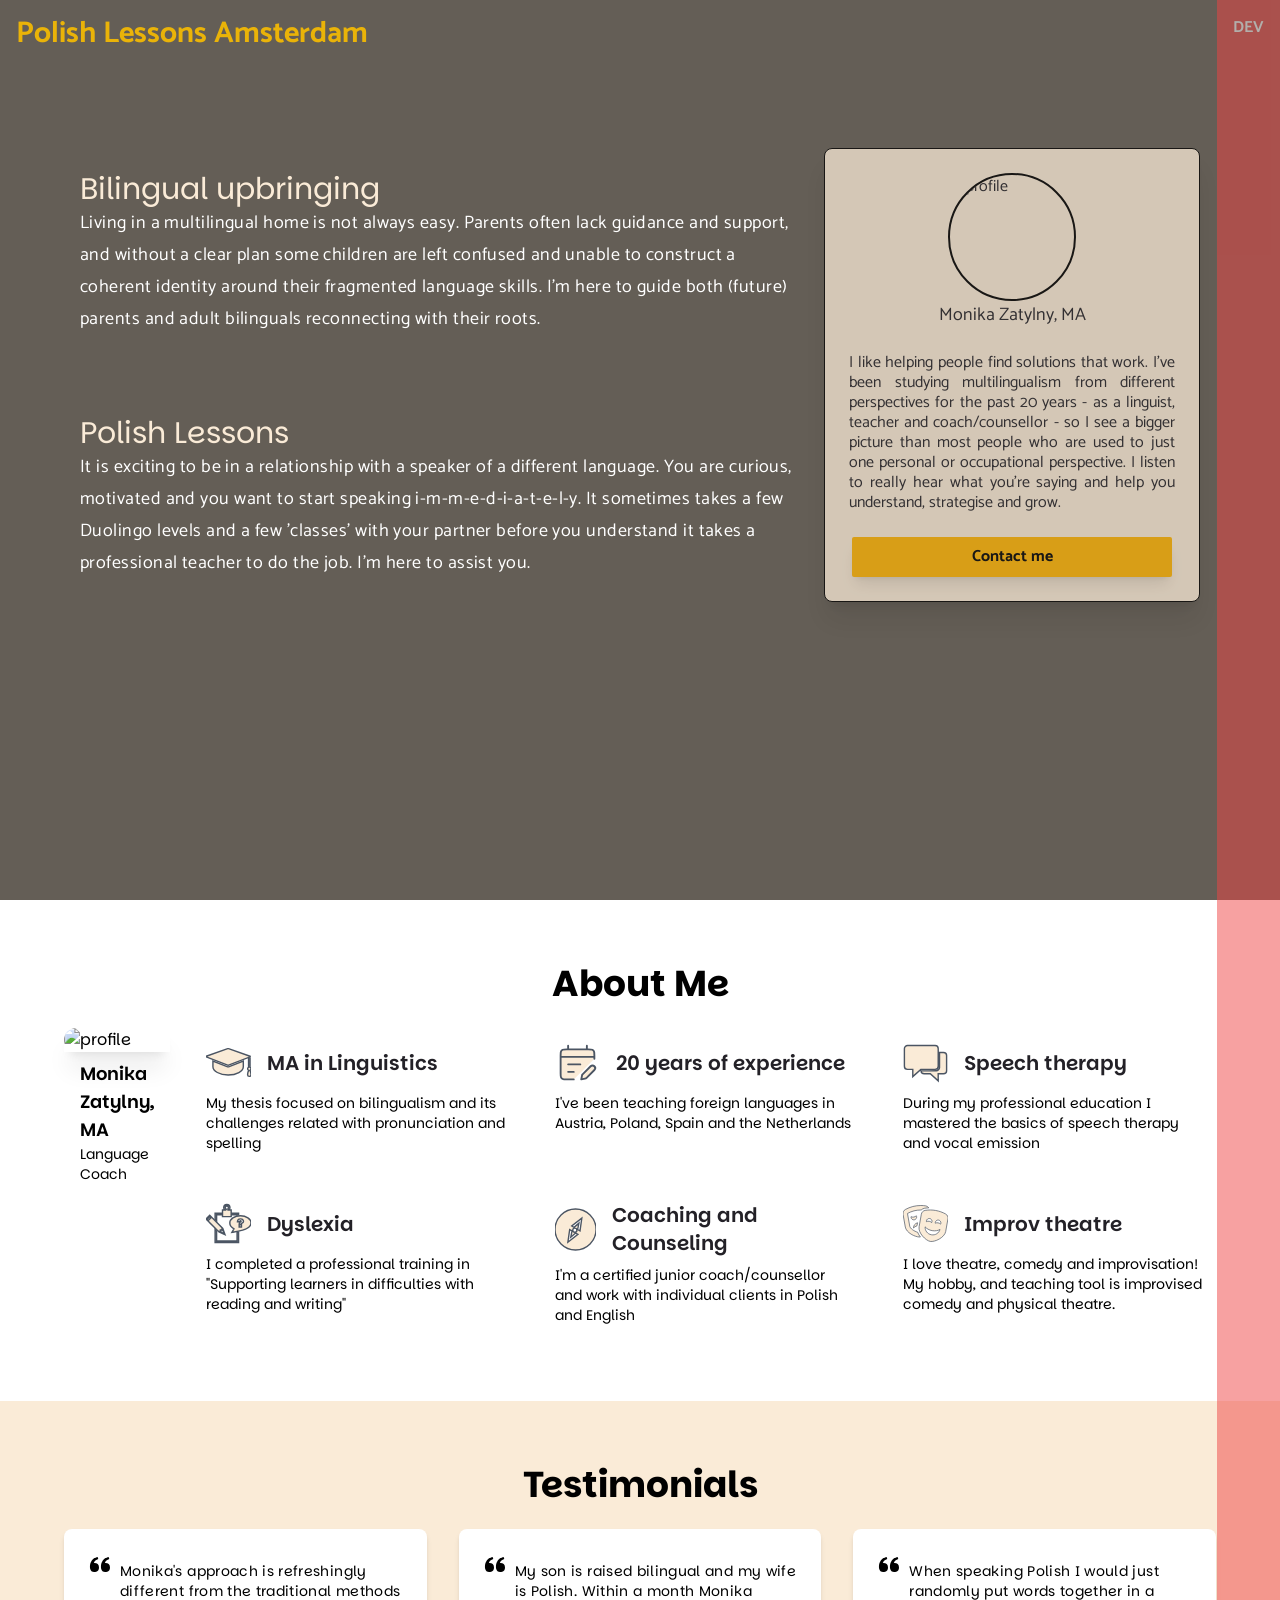
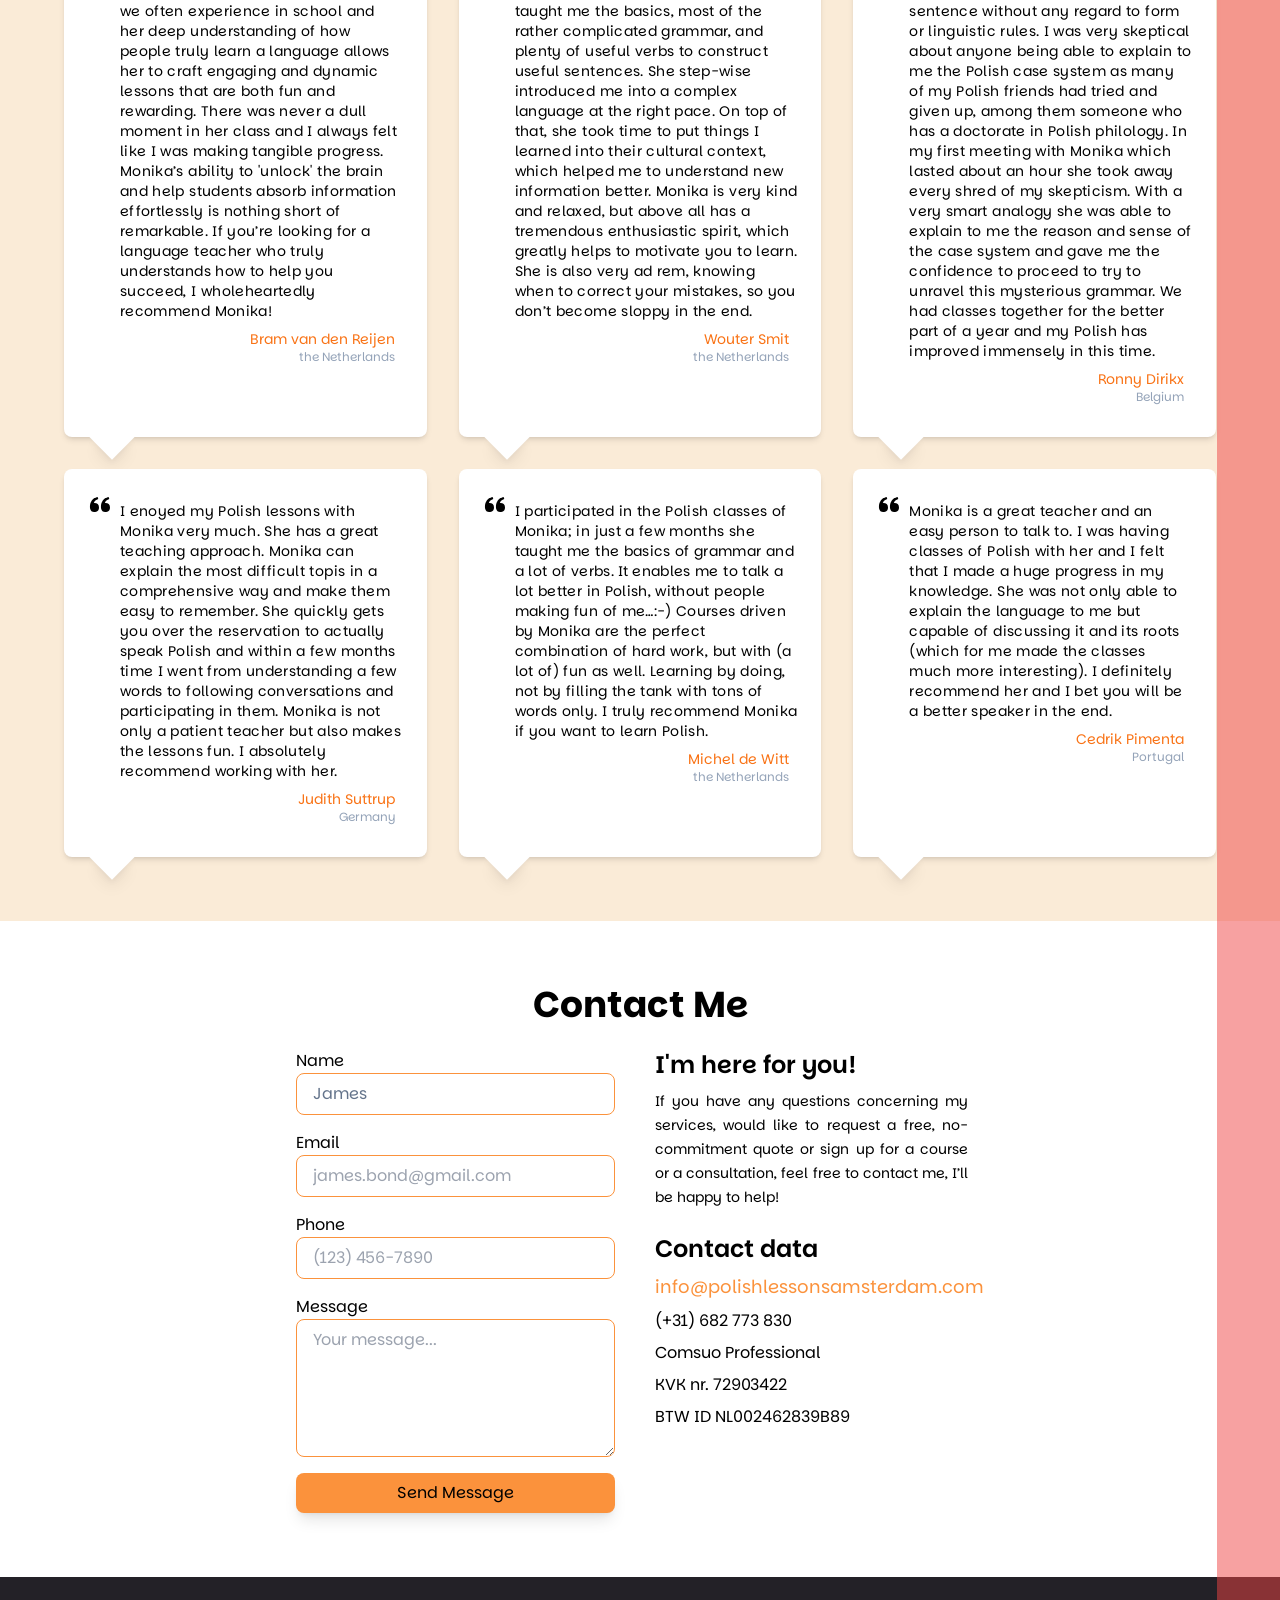
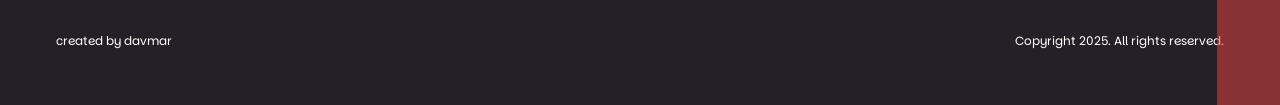
==== index.html @ 0a37e8db "fix hero for smaller screens" ====
<!DOCTYPE html>
<html lang="en-us" dir="ltr">
<head>
	<meta name="generator" content="Hugo 0.139.4"><script src="/livereload.js?mindelay=10&amp;v=2&amp;port=1313&amp;path=livereload" data-no-instant defer></script>
  <meta charset="utf-8">
<meta name="viewport" content="width=device-width">


<link rel="preconnect" href="https://fonts.googleapis.com">
<link rel="preconnect" href="https://fonts.gstatic.com" crossorigin>


<link href="https://fonts.googleapis.com/css2?family=Catamaran:wght@100..900&display=swap" rel="stylesheet">

<link href="https://fonts.googleapis.com/css2?family=Alata&family=Poppins:wght@400;500;700&display=swap" rel="stylesheet">


<link href="https://fonts.googleapis.com/css2?family=Catamaran:wght@100..900&family=Parkinsans:wght@300..800&display=swap" rel="stylesheet">



<title>Polish Lessons Amsterdam</title>

  <link rel="stylesheet" href="/css/main.css">




      <script src="/js/formspree.js"></script>
      <script src="/js/main.js"></script>
      <script src="/js/navbar.js"></script>
      <script src="/js/scroll.js"></script>



</head>
<body class="dark relative font-cata bg-[antiquewhite]">
      <div class="bg-red-500 p-4 absolute right-0 top-0 bottom-0 z-10 opacity-50"  ->
        <h1 class="text-white font-bold">DEV</h1>
      </div>
   
  <main>
    
<div id="hero" style="background-image: url('/images/zboczar.webp'); background-repeat: no-repeat; background-size: cover; min-height: 120vh; min-height: 900px;">
  
    <div id="hero-content">
      <div class="container mx-auto text-slate-300">

        
        <nav class="flex px-2 md:p-4">
 
          <h1 class="text-xl text-yellow-500 font-bold md:text-3xl">
            Polish Lessons Amsterdam
          </h1>
        </nav>
  
        
        <div class="flex flex-col md:flex-row space-y-4 md:space-y-0 md:space-x-8 p-2 lg:p-20">
  
            
            <div class="md:w-[55%] lg:w-[65%] flex flex-col space-y-10 md:space-y-20 justify-center p-6 md:p-0">
              
              
                <div class="">
                  <h1 class="text-xl md:text-3xl text-[antiquewhite] font-parki font-b">Bilingual upbringing</h1>
                  <p class="text-sm md:leading-8 tracking-wide md:text-lg text-white">Living in a multilingual home is not always easy. Parents often lack guidance and support, and without a clear plan some children are left confused and unable to construct a coherent identity around their fragmented language skills. I’m here to guide both (future) parents and adult bilinguals reconnecting with their roots.
                    
                  </p> 
                </div>
              
                <div class="">
                  <h1 class="text-xl md:text-3xl text-[antiquewhite] font-parki font-b">Polish Lessons</h1>
                  <p class="text-sm md:leading-8 tracking-wide md:text-lg text-white">It is exciting to be in a relationship with a speaker of a different language. You are curious, motivated and you want to start speaking i-m-m-e-d-i-a-t-e-l-y. It sometimes takes a few Duolingo levels and a few &#39;classes&#39; with your partner before you understand it takes a professional teacher to do the job. I’m here to assist you. 
                    
                  </p> 
                </div>
               
             
            </div>
  
            
            <div class="">
  
              <div class="max-w-sm shadow-xl rounded-lg p-4 md:p-6 flex-col border border-black space-y-2 md:space-y-6 bg-[antiquewhite] text-mateDark opacity-75 mx-auto">
                
                <div class="flex flex-col items-center">
                  <div class="overflow-hidden rounded-full w-28 md:w-32 h-28 md:h-32 border-2 border-black ">
                    <img 
                      class="w-full h-full object-cover transform transition-transform duration-200 hover:scale-110" 
                      src="images/monika-small.jpg" 
                      alt="profile">
                  </div>
                  
                  <h1 class="text-lg">Monika Zatylny, MA</h1>
                </div>
                 
                
                <p class="text-sm md:text-[16px] text-justify">
                  I like helping people find solutions that work. I&#39;ve been studying multilingualism from different perspectives for the past 20 years - as a linguist, teacher and coach/counsellor - so I see a bigger picture than most people who are used to just one personal or occupational perspective. I listen to really hear what you&#39;re saying and help you understand, strategise and grow.   
                </p>
                
                
                <div class="flex w-full justify-center">
                  <a class="bg-[#ffb403] py-2 px-6 text-black font-bold shadow-lg rounded-sm max-w-xs w-full hover:bg-opacity-100 hover:text-white duration-150 text-center" href="#contactme">
                    Contact me
                  </a>
                </div>
               
              </div>
  
            </div>
            
           
        </div>
      </div>
    </div>
  </div>
    <section id="about" class=" font-parki bg-white">
    <div class="container mx-auto p-10 md:p-16">
        <h1 class="text-4xl text-black font-bold text-center pb-6">About Me</h1>

        <div class="flex flex-col md:flex-row md:space-x-6">
    
            
            <div class="md:max-w-[20%] mb-6">
                
                <div class="md:hidden overflow-hidden rounded-full w-28 md:w-32 h-28 md:h-32 shadow-lg border m-auto">    
                    <img 
                    class="w-full h-full" 
                    src="images/monika-small.jpg" 
                    alt="profile">              
                </div>
                
                <div class="md:hidden w-full text-center">
                    <h1 class="text-lg font-semibold">Monika Zatylny, MA</h1>
                    <h1 class="text-sm">Language Coach</h1>
                </div>        
    
                <div class="hidden md:block shadow-xl">
                    <img class="rounded-xl" src="images/monika.jpg" alt="profile" alt="">
                </div>
                
                <div class="w-full text-left hidden md:block p-2 px-4">
                    <h1 class="text-lg font-semibold">Monika Zatylny, MA</h1>
                    <h1 class="text-sm">Language Coach</h1>
                </div> 
            </div>
            
            
            <div class="">
                <div class="grid grid-cols-1 sm:grid-cols-2 lg:grid-cols-3 gap-2 md:gap-6">
                  
                    
                    
                    
                    <div class="flex flex-col p-3 space-y-2 mx-6 md:mx-0">
                        <div class="flex flex-row space-x-4 items-center">
                            <svg version="1.1" id="Capa_1" xmlns="http://www.w3.org/2000/svg" xmlns:xlink="http://www.w3.org/1999/xlink" viewBox="0 0 31.771 31.771" xml:space="preserve" style="width: 45px; height: 45px; fill: antiquewhite; stroke: #4b5563; stroke-width: 1;">
            <g>
              <g>
                <path d="M31.771,20.319c0-0.474-0.279-0.87-0.676-1.066V11.9c0.09-0.034,0.146-0.119,0.145-0.214c0-0.095-0.062-0.179-0.149-0.21L15.92,6.125c-0.194-0.069-0.406-0.069-0.601,0L0.15,11.477c-0.089,0.031-0.149,0.115-0.15,0.21s0.056,0.18,0.144,0.214l15.148,5.896c0.211,0.081,0.444,0.081,0.655,0l14.102-5.492v6.947c-0.396,0.195-0.675,0.594-0.675,1.065c0,0.492,0.3,0.919,0.729,1.102c-0.429,0.847-0.729,2.585-0.729,3.081c0,0.661,0.537,1.197,1.198,1.197c0.66,0,1.197-0.536,1.197-1.197c0-0.496-0.301-2.234-0.729-3.081C31.47,21.238,31.771,20.811,31.771,20.319z"/>
                <path d="M4.888,14.87c0.001,1.696,0.002,3.692,0.002,4.009c0,3.158,4.753,5.729,10.73,5.89c5.976-0.161,10.729-2.729,10.729-5.89c0-0.315,0-2.312,0.002-4.009l-10.406,4.051c-0.211,0.082-0.444,0.082-0.655,0L4.888,14.87z"/>
              </g>
            </g>
          </svg>
          
                            <h1 class="text-xl font-semibold text-mateDark">MA in Linguistics</h1>
                        </div>
                        <p class="text-left text-sm">
                            My thesis focused on bilingualism and its challenges related with pronunciation and spelling
                        </p>
                   </div> 
                   
                    
                    <div class="flex flex-col p-3 space-y-2 mx-6 md:mx-0">
                        <div class="flex flex-row space-x-4 items-center">
                            <svg viewBox="0 0 24 24" xmlns="http://www.w3.org/2000/svg" style="width: 45px; height: 45px; fill: antiquewhite; stroke: #4b5563; stroke-width: 1; stroke-linecap: round; stroke-linejoin: round;">
                        <path d="M10 21H6.2C5.0799 21 4.51984 21 4.09202 20.782C3.71569 20.5903 3.40973 20.2843 3.21799 19.908C3 19.4802 3 18.9201 3 17.8V8.2C3 7.0799 3 6.51984 3.21799 6.09202C3.40973 5.71569 3.71569 5.40973 4.09202 5.21799C4.51984 5 5.0799 5 6.2 5H17.8C18.9201 5 19.4802 5 19.908 5.21799C20.2843 5.40973 20.5903 5.71569 20.782 6.09202C21 6.51984 21 7.0799 21 8.2V10M7 3V5M17 3V5M3 9H21M13.5 13.0001L7 13M10 17.0001L7 17M14 21L16.025 20.595C16.2015 20.5597 16.2898 20.542 16.3721 20.5097C16.4452 20.4811 16.5147 20.4439 16.579 20.399C16.6516 20.3484 16.7152 20.2848 16.8426 20.1574L21 16C21.5523 15.4477 21.5523 14.5523 21 14C20.4477 13.4477 19.5523 13.4477 19 14L14.8426 18.1574C14.7152 18.2848 14.6516 18.3484 14.601 18.421C14.5561 18.4853 14.5189 18.5548 14.4903 18.6279C14.458 18.7102 14.4403 18.7985 14.405 18.975L14 21Z"/>
                      </svg>
                      
                            <h1 class="text-xl font-semibold text-mateDark">20 years of experience</h1>
                        </div>
                        <p class="text-left text-sm">
                            I&#39;ve been teaching foreign languages in Austria, Poland, Spain and the Netherlands
                        </p>
                   </div> 
                   
                    
                    <div class="flex flex-col p-3 space-y-2 mx-6 md:mx-0">
                        <div class="flex flex-row space-x-4 items-center">
                            <svg fill="antiquewhite" style="stroke: #4b5563; stroke-width: 1;" width="45px" height="45px" viewBox="0 0 32 32" version="1.1" xmlns="http://www.w3.org/2000/svg">
<title>chat</title>
<path d="M25.042 18.672v-12.487c0-1.234-1-2.236-2.236-2.236h-19.571c-1.235-0.001-2.236 1.001-2.236 2.236v12.487c0 1.235 1.001 2.236 2.236 2.236h3.729v5.137l5.704-5.137h10.137c1.237 0 2.237-1.001 2.237-2.236zM28.765 8.858h-2.798c0 0 0 9.972 0 10.909s-1.216 2.142-2.153 2.142-10.945 0.055-10.945 0.055c0 1.235 1.001 1.986 2.236 1.986h4.309l5.622 5.102-0.007-5.102h3.736c1.236 0 2.236-0.751 2.236-1.986v-10.932c0-1.234-1-2.174-2.236-2.174z"></path>
</svg>
          
                            <h1 class="text-xl font-semibold text-mateDark">Speech therapy</h1>
                        </div>
                        <p class="text-left text-sm">
                            During my professional education I mastered the basics of speech therapy and vocal emission
                        </p>
                   </div> 
                   
                    
                    <div class="flex flex-col p-3 space-y-2 mx-6 md:mx-0">
                        <div class="flex flex-row space-x-4 items-center">
                            <svg fill="antiquewhite" style="stroke: #4b5563; stroke-width: 1;" version="1.1" id="Capa_1" xmlns="http://www.w3.org/2000/svg" xmlns:xlink="http://www.w3.org/1999/xlink" 
	 width="45px" height="45px" viewBox="0 0 31.645 31.645"
	 xml:space="preserve">
<g>
	<g>
		<path d="M13.384,23.674l-1.591-4.416l-6.948-6.967l0.004-0.005L2.62,10.057L0,12.677l2.229,2.229l0.003-0.002l6.907,6.904
			L13.384,23.674z M1.801,13.502l-0.824-0.825l1.645-1.644l0.824,0.826L1.801,13.502z M10.214,20.333l1.031,0.185l0.01-1.334
			l0.228,0.228l0.907,2.521l-0.649,0.649l-2.38-1.04l-0.314-0.314l1.406,0.084L10.214,20.333z"/>
		<path d="M24.193,10.345c-4.107,0-7.45,2.298-7.45,5.124c0,1.601,1.088,3.104,2.927,4.07l-1.432,2.499l0.617-0.095
			c0.041-0.008,4.151-0.646,6.971-1.481c3.697-1.096,5.818-2.916,5.818-4.993C31.645,12.643,28.302,10.345,24.193,10.345z
			 M24.941,18.242h-1.61V16.71h1.61V18.242z M26.249,14.755c-0.062,0.148-0.144,0.27-0.244,0.368s-0.213,0.179-0.336,0.244
			c-0.124,0.064-0.25,0.13-0.379,0.197c-0.088,0.046-0.16,0.093-0.217,0.14c-0.058,0.045-0.101,0.095-0.132,0.146
			c-0.03,0.052-0.053,0.111-0.064,0.178c-0.014,0.067-0.02,0.144-0.02,0.232h-1.432c-0.005-0.077-0.008-0.175-0.008-0.294
			c0-0.124,0.016-0.25,0.046-0.379c0.03-0.128,0.085-0.255,0.163-0.379c0.077-0.124,0.191-0.227,0.34-0.309
			c0.062-0.032,0.135-0.065,0.217-0.101c0.082-0.037,0.162-0.077,0.235-0.121c0.075-0.043,0.138-0.096,0.188-0.159
			c0.053-0.062,0.078-0.136,0.078-0.225c0-0.263-0.149-0.395-0.449-0.395c-0.186,0-0.317,0.067-0.395,0.202
			c-0.078,0.134-0.107,0.287-0.093,0.457h-1.617c0.015-0.243,0.063-0.481,0.147-0.716c0.082-0.234,0.209-0.445,0.378-0.63
			c0.17-0.187,0.388-0.337,0.653-0.453c0.267-0.116,0.59-0.175,0.972-0.175c0.376,0,0.692,0.051,0.952,0.151
			c0.259,0.1,0.466,0.229,0.625,0.386c0.162,0.158,0.279,0.331,0.354,0.52c0.075,0.188,0.117,0.368,0.128,0.537
			C26.342,14.417,26.311,14.609,26.249,14.755z"/>
		<path d="M7.454,9.652h4.156v1.344h6.09V9.652h4.155v0.189c0.338-0.076,0.686-0.136,1.041-0.179V8.61h-5.195V6.362h-1.645
			c0.479-0.402,0.793-0.998,0.793-1.671c-0.002-1.21-0.987-2.193-2.196-2.193s-2.193,0.983-2.193,2.192
			c0,0.673,0.313,1.269,0.792,1.671h-1.644V8.61H6.413v4.387l1.041,1.044V9.652z M14.654,3.539c0.635,0,1.151,0.516,1.151,1.151
			c0,0.635-0.516,1.151-1.151,1.151c-0.635,0-1.151-0.516-1.151-1.151C13.503,4.055,14.02,3.539,14.654,3.539z"/>
		<path d="M21.855,28.107H7.454v-6.995L6.413,20.07v9.076h16.483v-7.282c-0.354,0.075-0.705,0.147-1.041,0.215V28.107z"/>
	</g>
</g>
</svg>
          
                            <h1 class="text-xl font-semibold text-mateDark">Dyslexia</h1>
                        </div>
                        <p class="text-left text-sm">
                            I completed a professional training in &#34;Supporting learners in difficulties with reading and writing&#34;
                        </p>
                   </div> 
                   
                    
                    <div class="flex flex-col p-3 space-y-2 mx-6 md:mx-0">
                        <div class="flex flex-row space-x-4 items-center">
                            <svg width="45px" style="stroke: #4b5563; stroke-width: 1;" height="45px" viewBox="0 0 30 30" version="1.1" xmlns="http://www.w3.org/2000/svg" xmlns:xlink="http://www.w3.org/1999/xlink" xmlns:sketch="http://www.bohemiancoding.com/sketch/ns">
    
    <title>compass</title>
    <desc>Created with Sketch Beta.</desc>
    <defs>

</defs>
    <g id="Page-1" stroke-width="1" fill="none" fill-rule="evenodd" sketch:type="MSPage">
        <g id="Icon-Set-Filled" sketch:type="MSLayerGroup" transform="translate(-467.000000, -362.000000)" fill="antiquewhite">
            <path d="M485.281,377.951 L483.549,376.951 L484.475,372.348 L480.951,375.451 L479.219,374.451 L486.597,368.673 L485.281,377.951 L485.281,377.951 Z M480,377.5 C480,376.672 480.672,376 481.5,376 C482.328,376 483,376.672 483,377.5 C483,378.328 482.328,379 481.5,379 C480.672,379 480,378.328 480,377.5 L480,377.5 Z M476.404,386.327 L477.719,377.049 L479.451,378.049 L478.525,382.652 L482.049,379.549 L483.781,380.549 L476.404,386.327 L476.404,386.327 Z M482.006,362.012 C473.725,362.012 467.012,368.726 467.012,377.006 C467.012,385.287 473.725,392 482.006,392 C490.287,392 497,385.287 497,377.006 C497,368.726 490.287,362.012 482.006,362.012 L482.006,362.012 Z" id="compass" sketch:type="MSShapeGroup">

</path>
        </g>
    </g>
</svg>
          
                            <h1 class="text-xl font-semibold text-mateDark">Coaching and Counseling</h1>
                        </div>
                        <p class="text-left text-sm">
                            I&#39;m a certified junior coach/counsellor and work with individual clients in Polish and English
                        </p>
                   </div> 
                   
                    
                    <div class="flex flex-col p-3 space-y-2 mx-6 md:mx-0">
                        <div class="flex flex-row space-x-4 items-center">
                            <svg fill="antiquewhite" style="stroke: #4b5563; stroke-width: 10;" width="45px" height="45px" viewBox="0 -64 640 640" xmlns="http://www.w3.org/2000/svg"><path d="M206.86 245.15c-35.88 10.45-59.95 41.2-57.53 74.1 11.4-12.72 28.81-23.7 49.9-30.92l7.63-43.18zM95.81 295L64.08 115.49c-.29-1.62.28-2.62.24-2.65 57.76-32.06 123.12-49.01 189.01-49.01 1.61 0 3.23.17 4.85.19 13.95-13.47 31.73-22.83 51.59-26 18.89-3.02 38.05-4.55 57.18-5.32-9.99-13.95-24.48-24.23-41.77-27C301.27 1.89 277.24 0 253.32 0 176.66 0 101.02 19.42 33.2 57.06 9.03 70.48-3.92 98.48 1.05 126.58l31.73 179.51c14.23 80.52 136.33 142.08 204.45 142.08 3.59 0 6.75-.46 10.01-.8-13.52-17.08-28.94-40.48-39.5-67.58-47.61-12.98-106.06-51.62-111.93-84.79zm97.55-137.46c-.73-4.12-2.23-7.87-4.07-11.4-8.25 8.91-20.67 15.75-35.32 18.32-14.65 2.58-28.67.4-39.48-5.17-.52 3.94-.64 7.98.09 12.1 3.84 21.7 24.58 36.19 46.34 32.37 21.75-3.82 36.28-24.52 32.44-46.22zM606.8 120.9c-88.98-49.38-191.43-67.41-291.98-51.35-27.31 4.36-49.08 26.26-54.04 54.36l-31.73 179.51c-15.39 87.05 95.28 196.27 158.31 207.35 63.03 11.09 204.47-53.79 219.86-140.84l31.73-179.51c4.97-28.11-7.98-56.11-32.15-69.52zm-273.24 96.8c3.84-21.7 24.58-36.19 46.34-32.36 21.76 3.83 36.28 24.52 32.45 46.22-.73 4.12-2.23 7.87-4.07 11.4-8.25-8.91-20.67-15.75-35.32-18.32-14.65-2.58-28.67-.4-39.48 5.17-.53-3.95-.65-7.99.08-12.11zm70.47 198.76c-55.68-9.79-93.52-59.27-89.04-112.9 20.6 25.54 56.21 46.17 99.49 53.78 43.28 7.61 83.82.37 111.93-16.6-14.18 51.94-66.71 85.51-122.38 75.72zm130.3-151.34c-8.25-8.91-20.68-15.75-35.33-18.32-14.65-2.58-28.67-.4-39.48 5.17-.52-3.94-.64-7.98.09-12.1 3.84-21.7 24.58-36.19 46.34-32.37 21.75 3.83 36.28 24.52 32.45 46.22-.73 4.13-2.23 7.88-4.07 11.4z"/></svg>
          
                            <h1 class="text-xl font-semibold text-mateDark">Improv theatre</h1>
                        </div>
                        <p class="text-left text-sm">
                            I love theatre, comedy and improvisation! My hobby, and teaching tool is improvised comedy and physical theatre.
                        </p>
                   </div> 
                   
                            
                                    
                </div>
            </div>
    
        </div>
    </div>

   

</section>
    <section class="container mx-auto p-10 md:p-16 font-parki">

    <h1 class="text-4xl text-black font-bold text-center pb-6">Testimonials</h1>
    
    <div class="grid grid-cols-1 sm:grid-cols-2 lg:grid-cols-3 gap-8">
        
            
            
                <div class="flex flex-col bg-gr-200 p-2 md:p-6 rounded-lg shadow-md bg-white relative">
                <div class="flex flex-row space-x-2">
                        <div class="">
                            <svg class="fill-inherit" width="24px" height="24px" viewBox="0 0 24 24" xmlns="http://www.w3.org/2000/svg"><path d="M6.5 10c-.223 0-.437.034-.65.065.069-.232.14-.468.254-.68.114-.308.292-.575.469-.844.148-.291.409-.488.601-.737.201-.242.475-.403.692-.604.213-.21.492-.315.714-.463.232-.133.434-.28.65-.35l.539-.222.474-.197-.485-1.938-.597.144c-.191.048-.424.104-.689.171-.271.05-.56.187-.882.312-.318.142-.686.238-1.028.466-.344.218-.741.4-1.091.692-.339.301-.748.562-1.05.945-.33.358-.656.734-.909 1.162-.293.408-.492.856-.702 1.299-.19.443-.343.896-.468 1.336-.237.882-.343 1.72-.384 2.437-.034.718-.014 1.315.028 1.747.015.204.043.402.063.539l.025.168.026-.006A4.5 4.5 0 1 0 6.5 10zm11 0c-.223 0-.437.034-.65.065.069-.232.14-.468.254-.68.114-.308.292-.575.469-.844.148-.291.409-.488.601-.737.201-.242.475-.403.692-.604.213-.21.492-.315.714-.463.232-.133.434-.28.65-.35l.539-.222.474-.197-.485-1.938-.597.144c-.191.048-.424.104-.689.171-.271.05-.56.187-.882.312-.317.143-.686.238-1.028.467-.344.218-.741.4-1.091.692-.339.301-.748.562-1.05.944-.33.358-.656.734-.909 1.162-.293.408-.492.856-.702 1.299-.19.443-.343.896-.468 1.336-.237.882-.343 1.72-.384 2.437-.034.718-.014 1.315.028 1.747.015.204.043.402.063.539l.025.168.026-.006A4.5 4.5 0 1 0 17.5 10z"/></svg>
                        </div>
                        <div class="text-xs md:text-sm tracking-wide pt-2">
                             Monika&#39;s approach is refreshingly different from the traditional methods we often experience in school and her deep understanding of how people truly learn a language allows her to craft engaging and dynamic lessons that are both fun and rewarding. There was never a dull moment in her class and I always felt like I was making tangible progress. Monika’s ability to &#39;unlock&#39; the brain and help students absorb information effortlessly is nothing short of remarkable. If you’re looking for a language teacher who truly understands how to help you succeed, I wholeheartedly recommend Monika! 
                        </div>
                    
                    </div>
                    <div class="text-right p-2">
                        <h1 class="text-sm text-orange-500"> Bram van den Reijen</h1>
                        <p class="text-xs text-slate-400"> the Netherlands</p>
                    </div>
                    <div class="p-4 absolute rotate-45 -bottom-4 left-8 bg-inherit shadow-[10px_10px_15px_-3px_rgba(0,0,0,0.05),4px_4px_6px_-2px_rgba(0,0,0,0.05)]"></div>
                </div>
            
                <div class="flex flex-col bg-gr-200 p-2 md:p-6 rounded-lg shadow-md bg-white relative">
                <div class="flex flex-row space-x-2">
                        <div class="">
                            <svg class="fill-inherit" width="24px" height="24px" viewBox="0 0 24 24" xmlns="http://www.w3.org/2000/svg"><path d="M6.5 10c-.223 0-.437.034-.65.065.069-.232.14-.468.254-.68.114-.308.292-.575.469-.844.148-.291.409-.488.601-.737.201-.242.475-.403.692-.604.213-.21.492-.315.714-.463.232-.133.434-.28.65-.35l.539-.222.474-.197-.485-1.938-.597.144c-.191.048-.424.104-.689.171-.271.05-.56.187-.882.312-.318.142-.686.238-1.028.466-.344.218-.741.4-1.091.692-.339.301-.748.562-1.05.945-.33.358-.656.734-.909 1.162-.293.408-.492.856-.702 1.299-.19.443-.343.896-.468 1.336-.237.882-.343 1.72-.384 2.437-.034.718-.014 1.315.028 1.747.015.204.043.402.063.539l.025.168.026-.006A4.5 4.5 0 1 0 6.5 10zm11 0c-.223 0-.437.034-.65.065.069-.232.14-.468.254-.68.114-.308.292-.575.469-.844.148-.291.409-.488.601-.737.201-.242.475-.403.692-.604.213-.21.492-.315.714-.463.232-.133.434-.28.65-.35l.539-.222.474-.197-.485-1.938-.597.144c-.191.048-.424.104-.689.171-.271.05-.56.187-.882.312-.317.143-.686.238-1.028.467-.344.218-.741.4-1.091.692-.339.301-.748.562-1.05.944-.33.358-.656.734-.909 1.162-.293.408-.492.856-.702 1.299-.19.443-.343.896-.468 1.336-.237.882-.343 1.72-.384 2.437-.034.718-.014 1.315.028 1.747.015.204.043.402.063.539l.025.168.026-.006A4.5 4.5 0 1 0 17.5 10z"/></svg>
                        </div>
                        <div class="text-xs md:text-sm tracking-wide pt-2">
                             My son is raised bilingual and my wife is Polish. Within a month Monika taught me the basics, most of the rather complicated grammar, and plenty of useful verbs to construct useful sentences. She step-wise introduced me into a complex language at the right pace. On top of that, she took time to put things I learned into their cultural context, which helped me to understand new information better. Monika is very kind and relaxed, but above all has a tremendous enthusiastic spirit, which greatly helps to motivate you to learn. She is also very ad rem, knowing when to correct your mistakes, so you don’t become sloppy in the end.  
                        </div>
                    
                    </div>
                    <div class="text-right p-2">
                        <h1 class="text-sm text-orange-500"> Wouter Smit</h1>
                        <p class="text-xs text-slate-400"> the Netherlands</p>
                    </div>
                    <div class="p-4 absolute rotate-45 -bottom-4 left-8 bg-inherit shadow-[10px_10px_15px_-3px_rgba(0,0,0,0.05),4px_4px_6px_-2px_rgba(0,0,0,0.05)]"></div>
                </div>
            
                <div class="flex flex-col bg-gr-200 p-2 md:p-6 rounded-lg shadow-md bg-white relative">
                <div class="flex flex-row space-x-2">
                        <div class="">
                            <svg class="fill-inherit" width="24px" height="24px" viewBox="0 0 24 24" xmlns="http://www.w3.org/2000/svg"><path d="M6.5 10c-.223 0-.437.034-.65.065.069-.232.14-.468.254-.68.114-.308.292-.575.469-.844.148-.291.409-.488.601-.737.201-.242.475-.403.692-.604.213-.21.492-.315.714-.463.232-.133.434-.28.65-.35l.539-.222.474-.197-.485-1.938-.597.144c-.191.048-.424.104-.689.171-.271.05-.56.187-.882.312-.318.142-.686.238-1.028.466-.344.218-.741.4-1.091.692-.339.301-.748.562-1.05.945-.33.358-.656.734-.909 1.162-.293.408-.492.856-.702 1.299-.19.443-.343.896-.468 1.336-.237.882-.343 1.72-.384 2.437-.034.718-.014 1.315.028 1.747.015.204.043.402.063.539l.025.168.026-.006A4.5 4.5 0 1 0 6.5 10zm11 0c-.223 0-.437.034-.65.065.069-.232.14-.468.254-.68.114-.308.292-.575.469-.844.148-.291.409-.488.601-.737.201-.242.475-.403.692-.604.213-.21.492-.315.714-.463.232-.133.434-.28.65-.35l.539-.222.474-.197-.485-1.938-.597.144c-.191.048-.424.104-.689.171-.271.05-.56.187-.882.312-.317.143-.686.238-1.028.467-.344.218-.741.4-1.091.692-.339.301-.748.562-1.05.944-.33.358-.656.734-.909 1.162-.293.408-.492.856-.702 1.299-.19.443-.343.896-.468 1.336-.237.882-.343 1.72-.384 2.437-.034.718-.014 1.315.028 1.747.015.204.043.402.063.539l.025.168.026-.006A4.5 4.5 0 1 0 17.5 10z"/></svg>
                        </div>
                        <div class="text-xs md:text-sm tracking-wide pt-2">
                             When speaking Polish I would just randomly put words together in a sentence without any regard to form or linguistic rules. I was very skeptical about anyone being able to explain to me the Polish case system as many of my Polish friends had tried and given up, among them someone who has a doctorate in Polish philology. In my first meeting with Monika which lasted about an hour she took away every shred of my skepticism. With a very smart analogy she was able to explain to me the reason and sense of the case system and gave me the confidence to proceed to try to unravel this mysterious grammar. We had classes together for the better part of a year and my Polish has improved immensely in this time. 
                        </div>
                    
                    </div>
                    <div class="text-right p-2">
                        <h1 class="text-sm text-orange-500"> Ronny Dirikx</h1>
                        <p class="text-xs text-slate-400"> Belgium</p>
                    </div>
                    <div class="p-4 absolute rotate-45 -bottom-4 left-8 bg-inherit shadow-[10px_10px_15px_-3px_rgba(0,0,0,0.05),4px_4px_6px_-2px_rgba(0,0,0,0.05)]"></div>
                </div>
            
                <div class="flex flex-col bg-gr-200 p-2 md:p-6 rounded-lg shadow-md bg-white relative">
                <div class="flex flex-row space-x-2">
                        <div class="">
                            <svg class="fill-inherit" width="24px" height="24px" viewBox="0 0 24 24" xmlns="http://www.w3.org/2000/svg"><path d="M6.5 10c-.223 0-.437.034-.65.065.069-.232.14-.468.254-.68.114-.308.292-.575.469-.844.148-.291.409-.488.601-.737.201-.242.475-.403.692-.604.213-.21.492-.315.714-.463.232-.133.434-.28.65-.35l.539-.222.474-.197-.485-1.938-.597.144c-.191.048-.424.104-.689.171-.271.05-.56.187-.882.312-.318.142-.686.238-1.028.466-.344.218-.741.4-1.091.692-.339.301-.748.562-1.05.945-.33.358-.656.734-.909 1.162-.293.408-.492.856-.702 1.299-.19.443-.343.896-.468 1.336-.237.882-.343 1.72-.384 2.437-.034.718-.014 1.315.028 1.747.015.204.043.402.063.539l.025.168.026-.006A4.5 4.5 0 1 0 6.5 10zm11 0c-.223 0-.437.034-.65.065.069-.232.14-.468.254-.68.114-.308.292-.575.469-.844.148-.291.409-.488.601-.737.201-.242.475-.403.692-.604.213-.21.492-.315.714-.463.232-.133.434-.28.65-.35l.539-.222.474-.197-.485-1.938-.597.144c-.191.048-.424.104-.689.171-.271.05-.56.187-.882.312-.317.143-.686.238-1.028.467-.344.218-.741.4-1.091.692-.339.301-.748.562-1.05.944-.33.358-.656.734-.909 1.162-.293.408-.492.856-.702 1.299-.19.443-.343.896-.468 1.336-.237.882-.343 1.72-.384 2.437-.034.718-.014 1.315.028 1.747.015.204.043.402.063.539l.025.168.026-.006A4.5 4.5 0 1 0 17.5 10z"/></svg>
                        </div>
                        <div class="text-xs md:text-sm tracking-wide pt-2">
                            I enoyed my Polish lessons with Monika very much. She has a great teaching approach. Monika can explain the most difficult topis in a comprehensive way and make them easy to remember. She quickly gets you over the reservation to actually speak Polish and within a few months time I went from understanding a few words to following conversations and participating in them. Monika is not only a patient teacher but also makes the lessons fun. I absolutely recommend working with her. 
                        </div>
                    
                    </div>
                    <div class="text-right p-2">
                        <h1 class="text-sm text-orange-500"> Judith Suttrup</h1>
                        <p class="text-xs text-slate-400"> Germany</p>
                    </div>
                    <div class="p-4 absolute rotate-45 -bottom-4 left-8 bg-inherit shadow-[10px_10px_15px_-3px_rgba(0,0,0,0.05),4px_4px_6px_-2px_rgba(0,0,0,0.05)]"></div>
                </div>
            
                <div class="flex flex-col bg-gr-200 p-2 md:p-6 rounded-lg shadow-md bg-white relative">
                <div class="flex flex-row space-x-2">
                        <div class="">
                            <svg class="fill-inherit" width="24px" height="24px" viewBox="0 0 24 24" xmlns="http://www.w3.org/2000/svg"><path d="M6.5 10c-.223 0-.437.034-.65.065.069-.232.14-.468.254-.68.114-.308.292-.575.469-.844.148-.291.409-.488.601-.737.201-.242.475-.403.692-.604.213-.21.492-.315.714-.463.232-.133.434-.28.65-.35l.539-.222.474-.197-.485-1.938-.597.144c-.191.048-.424.104-.689.171-.271.05-.56.187-.882.312-.318.142-.686.238-1.028.466-.344.218-.741.4-1.091.692-.339.301-.748.562-1.05.945-.33.358-.656.734-.909 1.162-.293.408-.492.856-.702 1.299-.19.443-.343.896-.468 1.336-.237.882-.343 1.72-.384 2.437-.034.718-.014 1.315.028 1.747.015.204.043.402.063.539l.025.168.026-.006A4.5 4.5 0 1 0 6.5 10zm11 0c-.223 0-.437.034-.65.065.069-.232.14-.468.254-.68.114-.308.292-.575.469-.844.148-.291.409-.488.601-.737.201-.242.475-.403.692-.604.213-.21.492-.315.714-.463.232-.133.434-.28.65-.35l.539-.222.474-.197-.485-1.938-.597.144c-.191.048-.424.104-.689.171-.271.05-.56.187-.882.312-.317.143-.686.238-1.028.467-.344.218-.741.4-1.091.692-.339.301-.748.562-1.05.944-.33.358-.656.734-.909 1.162-.293.408-.492.856-.702 1.299-.19.443-.343.896-.468 1.336-.237.882-.343 1.72-.384 2.437-.034.718-.014 1.315.028 1.747.015.204.043.402.063.539l.025.168.026-.006A4.5 4.5 0 1 0 17.5 10z"/></svg>
                        </div>
                        <div class="text-xs md:text-sm tracking-wide pt-2">
                            I participated in the Polish classes of Monika; in just a few months she taught me the basics of grammar and a lot of verbs. It enables me to talk a lot better in Polish, without people making fun of me…:-) Courses driven by Monika are the perfect combination of hard work, but with (a lot of) fun as well. Learning by doing, not by filling the tank with tons of words only. I truly recommend Monika if you want to learn Polish. 
                        </div>
                    
                    </div>
                    <div class="text-right p-2">
                        <h1 class="text-sm text-orange-500"> Michel de Witt</h1>
                        <p class="text-xs text-slate-400"> the Netherlands</p>
                    </div>
                    <div class="p-4 absolute rotate-45 -bottom-4 left-8 bg-inherit shadow-[10px_10px_15px_-3px_rgba(0,0,0,0.05),4px_4px_6px_-2px_rgba(0,0,0,0.05)]"></div>
                </div>
            
                <div class="flex flex-col bg-gr-200 p-2 md:p-6 rounded-lg shadow-md bg-white relative">
                <div class="flex flex-row space-x-2">
                        <div class="">
                            <svg class="fill-inherit" width="24px" height="24px" viewBox="0 0 24 24" xmlns="http://www.w3.org/2000/svg"><path d="M6.5 10c-.223 0-.437.034-.65.065.069-.232.14-.468.254-.68.114-.308.292-.575.469-.844.148-.291.409-.488.601-.737.201-.242.475-.403.692-.604.213-.21.492-.315.714-.463.232-.133.434-.28.65-.35l.539-.222.474-.197-.485-1.938-.597.144c-.191.048-.424.104-.689.171-.271.05-.56.187-.882.312-.318.142-.686.238-1.028.466-.344.218-.741.4-1.091.692-.339.301-.748.562-1.05.945-.33.358-.656.734-.909 1.162-.293.408-.492.856-.702 1.299-.19.443-.343.896-.468 1.336-.237.882-.343 1.72-.384 2.437-.034.718-.014 1.315.028 1.747.015.204.043.402.063.539l.025.168.026-.006A4.5 4.5 0 1 0 6.5 10zm11 0c-.223 0-.437.034-.65.065.069-.232.14-.468.254-.68.114-.308.292-.575.469-.844.148-.291.409-.488.601-.737.201-.242.475-.403.692-.604.213-.21.492-.315.714-.463.232-.133.434-.28.65-.35l.539-.222.474-.197-.485-1.938-.597.144c-.191.048-.424.104-.689.171-.271.05-.56.187-.882.312-.317.143-.686.238-1.028.467-.344.218-.741.4-1.091.692-.339.301-.748.562-1.05.944-.33.358-.656.734-.909 1.162-.293.408-.492.856-.702 1.299-.19.443-.343.896-.468 1.336-.237.882-.343 1.72-.384 2.437-.034.718-.014 1.315.028 1.747.015.204.043.402.063.539l.025.168.026-.006A4.5 4.5 0 1 0 17.5 10z"/></svg>
                        </div>
                        <div class="text-xs md:text-sm tracking-wide pt-2">
                                Monika is a great teacher and an easy person to talk to. I was having classes of Polish with her and I felt that I made a huge progress in my knowledge. She was not only able to explain the language to me but capable of discussing it and its roots (which for me made the classes much more interesting). I definitely recommend her and I bet you will be a better speaker in the end. 
                        </div>
                    
                    </div>
                    <div class="text-right p-2">
                        <h1 class="text-sm text-orange-500"> Cedrik Pimenta</h1>
                        <p class="text-xs text-slate-400"> Portugal</p>
                    </div>
                    <div class="p-4 absolute rotate-45 -bottom-4 left-8 bg-inherit shadow-[10px_10px_15px_-3px_rgba(0,0,0,0.05),4px_4px_6px_-2px_rgba(0,0,0,0.05)]"></div>
                </div>
            
    </div>
    </section>
    
    <section id="contactme" class="p-10 md:p-16 font-parki bg-white">
    <h1 class="text-4xl text-black font-bold text-center pb-6">Contact Me</h1>

    <div class="flex flex-col sm:flex-row sm:space-x-6 space-y-6 sm:space-y-0 justify-center">
      
      <div class="min-w-40%"> 
                
        <form id="contact-form" class="flex flex-col space-y-4" action="https://formspree.io/f/mnnqyrqr" method="POST">
        
          
          <div class="flex flex-col md:flex-row justify-between md:space-x-4 space-y-2 md:space-y-0">
              
              <div class="flex flex-col w-full">
                <label for="first-name">Name</label>
                <input id="fname" name="first_name" class="px-4 py-2 rounded-lg border border-orange-400 focus:outline-none placeholder:text-slate-500" type="text" placeholder="James" required>
              </div>
          </div>
      
          
          <div class="flex flex-col">
            <label for="email">Email</label>
            <input id="email" required name="_replyto" class="px-4 py-2 rounded-lg border border-orange-400 focus:outline-none" type="email" placeholder="james.bond@gmail.com" required>
          </div>
      
          
          <div class="flex flex-col">
            <label for="phone">Phone</label>
            <input id="phone" name="phone" class="px-4 py-2 rounded-lg border border-orange-400 focus:outline-none" type="tel" placeholder="(123) 456-7890">
          </div>
      
          
          <div class="flex flex-col">
            <label for="message">Message</label>
            <textarea id="message" name="message" class="px-4 py-2 rounded-lg border border-orange-400 focus:outline-none" cols="30" rows="5" placeholder="Your message..." required></textarea>
          </div>
      
          
          
          <button id="submit_button" type="submit" class=" [&.submitted]:bg-green-600 bg-orange-400 py-2 px-6 text-black shadow-lg rounded-lg hover:bg-orange-700 hover:text-white duration-150 w-full mt-4 relative" >
               
    <div class="absolute">
      
    <svg id="spinner" width="20px" height="20px" viewBox="0 0 16 16" xmlns="http://www.w3.org/2000/svg" fill="none" class="animate-spin hds-flight-icon--animation-loading hidden">
      <g fill="white" fill-rule="evenodd" clip-rule="evenodd">
      <path d="M8 1.5a6.5 6.5 0 100 13 6.5 6.5 0 000-13zM0 8a8 8 0 1116 0A8 8 0 010 8z" opacity=".2"/>
      <path d="M7.25.75A.75.75 0 018 0a8 8 0 018 8 .75.75 0 01-1.5 0A6.5 6.5 0 008 1.5a.75.75 0 01-.75-.75z"/>
      </g>
  </svg>

  
  <svg id="checkmark" class="hidden" fill="green" height="20px" width="20px" version="1.1" id="Layer_1" xmlns="http://www.w3.org/2000/svg" xmlns:xlink="http://www.w3.org/1999/xlink" 
      viewBox="0 0 455 455" xml:space="preserve">
  <path d="M0,0v455h455V0H0z M194.93,319.897l-87.837-87.837l21.213-21.213l66.625,66.624l131.764-131.763l21.213,21.213
    L194.93,319.897z"/>
  </svg>

  
  <svg id="cross" class="hidden" width="20px" height="20px" viewBox="0 0 32 32" version="1.1" xmlns="http://www.w3.org/2000/svg" xmlns:xlink="http://www.w3.org/1999/xlink" xmlns:sketch="http://www.bohemiancoding.com/sketch/ns">
    <g id="Page-1" stroke="none" stroke-width="1" fill="none" fill-rule="evenodd" sketch:type="MSPage">
        <g id="Icon-Set-Filled" sketch:type="MSLayerGroup" transform="translate(-206.000000, -1037.000000)" fill="red">
            <path d="M226.95,1056.54 C227.34,1056.93 227.34,1057.56 226.95,1057.95 C226.559,1058.34 225.926,1058.34 225.536,1057.95 L222,1054.41 L218.464,1057.95 C218.074,1058.34 217.441,1058.34 217.05,1057.95 C216.66,1057.56 216.66,1056.93 217.05,1056.54 L220.586,1053 L217.05,1049.46 C216.66,1049.07 216.66,1048.44 217.05,1048.05 C217.441,1047.66 218.074,1047.66 218.464,1048.05 L222,1051.59 L225.536,1048.05 C225.926,1047.66 226.559,1047.66 226.95,1048.05 C227.34,1048.44 227.34,1049.07 226.95,1049.46 L223.414,1053 L226.95,1056.54 L226.95,1056.54 Z M234,1037 L210,1037 C207.791,1037 206,1038.79 206,1041 L206,1065 C206,1067.21 207.791,1069 210,1069 L234,1069 C236.209,1069 238,1067.21 238,1065 L238,1041 C238,1038.79 236.209,1037 234,1037 L234,1037 Z" id="cross-square" sketch:type="MSShapeGroup">
        </path>
        </g>
    </g>
  </svg>

    </div>
    
    
    <span id="button_text">Send Message</span>

</button> 
        </form>
      </div>
     
      
      <div class="min-w-2/3 sm:max-w-[30%]">
        <div class="flex flex-col px-4">
          <h1 class="text-2xl font-semibold">
            I&#39;m here for you!
          </h1>
          <p class="text-sm sm:leading-6 py-2 mb-4 text-justify">
            If you have any questions concerning my services, would like to request a free, no-commitment quote or sign up for a course or a consultation, feel free to contact me, I’ll be happy to help! 
          </p>
          
          <h1 class="text-2xl font-semibold">
            Contact data
          </h1>
          <div class="py-2">
            <a class="text-orange-400 text-sm md:text-lg" href="mailto:Monika%20Zatylny,%20MA?subject=feedback" email="">
              info@polishlessonsamsterdam.com
            </a>
            <p class="mt-2">(&#43;31) 682 773 830</p>
            <p class="mt-2">Comsuo Professional</p>
            <p class="mt-2">KVK nr. 72903422</p>
            <p class="mt-2">BTW ID NL002462839B89</p>
          </div>
        </div>
       
      </div>
    </div>
  
  </section>
  
  </main>
 
  <footer>
    <footer class="bg-mateDark p-4 md:p-8 font-parki text-white">
    
    <div class="flex flex-col space-y-4 md:space-y-0 md:flex-row justify-between bg-mateDark p-6 text-white">
            <p class="text-xs">created by davmar</p>
            <p class="text-xs">Copyright 2025. All rights reserved.</p>
    </div>
</footer>
  </footer>
</body>
</html>
---- css/main.css ----
*, ::before, ::after {
  --tw-border-spacing-x: 0;
  --tw-border-spacing-y: 0;
  --tw-translate-x: 0;
  --tw-translate-y: 0;
  --tw-rotate: 0;
  --tw-skew-x: 0;
  --tw-skew-y: 0;
  --tw-scale-x: 1;
  --tw-scale-y: 1;
  --tw-pan-x:  ;
  --tw-pan-y:  ;
  --tw-pinch-zoom:  ;
  --tw-scroll-snap-strictness: proximity;
  --tw-gradient-from-position:  ;
  --tw-gradient-via-position:  ;
  --tw-gradient-to-position:  ;
  --tw-ordinal:  ;
  --tw-slashed-zero:  ;
  --tw-numeric-figure:  ;
  --tw-numeric-spacing:  ;
  --tw-numeric-fraction:  ;
  --tw-ring-inset:  ;
  --tw-ring-offset-width: 0px;
  --tw-ring-offset-color: #fff;
  --tw-ring-color: rgb(59 130 246 / 0.5);
  --tw-ring-offset-shadow: 0 0 #0000;
  --tw-ring-shadow: 0 0 #0000;
  --tw-shadow: 0 0 #0000;
  --tw-shadow-colored: 0 0 #0000;
  --tw-blur:  ;
  --tw-brightness:  ;
  --tw-contrast:  ;
  --tw-grayscale:  ;
  --tw-hue-rotate:  ;
  --tw-invert:  ;
  --tw-saturate:  ;
  --tw-sepia:  ;
  --tw-drop-shadow:  ;
  --tw-backdrop-blur:  ;
  --tw-backdrop-brightness:  ;
  --tw-backdrop-contrast:  ;
  --tw-backdrop-grayscale:  ;
  --tw-backdrop-hue-rotate:  ;
  --tw-backdrop-invert:  ;
  --tw-backdrop-opacity:  ;
  --tw-backdrop-saturate:  ;
  --tw-backdrop-sepia:  ;
  --tw-contain-size:  ;
  --tw-contain-layout:  ;
  --tw-contain-paint:  ;
  --tw-contain-style:  ;
}

::backdrop {
  --tw-border-spacing-x: 0;
  --tw-border-spacing-y: 0;
  --tw-translate-x: 0;
  --tw-translate-y: 0;
  --tw-rotate: 0;
  --tw-skew-x: 0;
  --tw-skew-y: 0;
  --tw-scale-x: 1;
  --tw-scale-y: 1;
  --tw-pan-x:  ;
  --tw-pan-y:  ;
  --tw-pinch-zoom:  ;
  --tw-scroll-snap-strictness: proximity;
  --tw-gradient-from-position:  ;
  --tw-gradient-via-position:  ;
  --tw-gradient-to-position:  ;
  --tw-ordinal:  ;
  --tw-slashed-zero:  ;
  --tw-numeric-figure:  ;
  --tw-numeric-spacing:  ;
  --tw-numeric-fraction:  ;
  --tw-ring-inset:  ;
  --tw-ring-offset-width: 0px;
  --tw-ring-offset-color: #fff;
  --tw-ring-color: rgb(59 130 246 / 0.5);
  --tw-ring-offset-shadow: 0 0 #0000;
  --tw-ring-shadow: 0 0 #0000;
  --tw-shadow: 0 0 #0000;
  --tw-shadow-colored: 0 0 #0000;
  --tw-blur:  ;
  --tw-brightness:  ;
  --tw-contrast:  ;
  --tw-grayscale:  ;
  --tw-hue-rotate:  ;
  --tw-invert:  ;
  --tw-saturate:  ;
  --tw-sepia:  ;
  --tw-drop-shadow:  ;
  --tw-backdrop-blur:  ;
  --tw-backdrop-brightness:  ;
  --tw-backdrop-contrast:  ;
  --tw-backdrop-grayscale:  ;
  --tw-backdrop-hue-rotate:  ;
  --tw-backdrop-invert:  ;
  --tw-backdrop-opacity:  ;
  --tw-backdrop-saturate:  ;
  --tw-backdrop-sepia:  ;
  --tw-contain-size:  ;
  --tw-contain-layout:  ;
  --tw-contain-paint:  ;
  --tw-contain-style:  ;
}/*
! tailwindcss v3.4.16 | MIT License | https://tailwindcss.com
*//*
1. Prevent padding and border from affecting element width. (https://github.com/mozdevs/cssremedy/issues/4)
2. Allow adding a border to an element by just adding a border-width. (https://github.com/tailwindcss/tailwindcss/pull/116)
*/

*,
::before,
::after {
  box-sizing: border-box; /* 1 */
  border-width: 0; /* 2 */
  border-style: solid; /* 2 */
  border-color: #e5e7eb; /* 2 */
}

::before,
::after {
  --tw-content: '';
}

/*
1. Use a consistent sensible line-height in all browsers.
2. Prevent adjustments of font size after orientation changes in iOS.
3. Use a more readable tab size.
4. Use the user's configured `sans` font-family by default.
5. Use the user's configured `sans` font-feature-settings by default.
6. Use the user's configured `sans` font-variation-settings by default.
7. Disable tap highlights on iOS
*/

html,
:host {
  line-height: 1.5; /* 1 */
  -webkit-text-size-adjust: 100%; /* 2 */
  -moz-tab-size: 4; /* 3 */
  -o-tab-size: 4;
     tab-size: 4; /* 3 */
  font-family: ui-sans-serif, system-ui, sans-serif, "Apple Color Emoji", "Segoe UI Emoji", "Segoe UI Symbol", "Noto Color Emoji"; /* 4 */
  font-feature-settings: normal; /* 5 */
  font-variation-settings: normal; /* 6 */
  -webkit-tap-highlight-color: transparent; /* 7 */
}

/*
1. Remove the margin in all browsers.
2. Inherit line-height from `html` so users can set them as a class directly on the `html` element.
*/

body {
  margin: 0; /* 1 */
  line-height: inherit; /* 2 */
}

/*
1. Add the correct height in Firefox.
2. Correct the inheritance of border color in Firefox. (https://bugzilla.mozilla.org/show_bug.cgi?id=190655)
3. Ensure horizontal rules are visible by default.
*/

hr {
  height: 0; /* 1 */
  color: inherit; /* 2 */
  border-top-width: 1px; /* 3 */
}

/*
Add the correct text decoration in Chrome, Edge, and Safari.
*/

abbr:where([title]) {
  -webkit-text-decoration: underline dotted;
          text-decoration: underline dotted;
}

/*
Remove the default font size and weight for headings.
*/

h1,
h2,
h3,
h4,
h5,
h6 {
  font-size: inherit;
  font-weight: inherit;
}

/*
Reset links to optimize for opt-in styling instead of opt-out.
*/

a {
  color: inherit;
  text-decoration: inherit;
}

/*
Add the correct font weight in Edge and Safari.
*/

b,
strong {
  font-weight: bolder;
}

/*
1. Use the user's configured `mono` font-family by default.
2. Use the user's configured `mono` font-feature-settings by default.
3. Use the user's configured `mono` font-variation-settings by default.
4. Correct the odd `em` font sizing in all browsers.
*/

code,
kbd,
samp,
pre {
  font-family: ui-monospace, SFMono-Regular, Menlo, Monaco, Consolas, "Liberation Mono", "Courier New", monospace; /* 1 */
  font-feature-settings: normal; /* 2 */
  font-variation-settings: normal; /* 3 */
  font-size: 1em; /* 4 */
}

/*
Add the correct font size in all browsers.
*/

small {
  font-size: 80%;
}

/*
Prevent `sub` and `sup` elements from affecting the line height in all browsers.
*/

sub,
sup {
  font-size: 75%;
  line-height: 0;
  position: relative;
  vertical-align: baseline;
}

sub {
  bottom: -0.25em;
}

sup {
  top: -0.5em;
}

/*
1. Remove text indentation from table contents in Chrome and Safari. (https://bugs.chromium.org/p/chromium/issues/detail?id=999088, https://bugs.webkit.org/show_bug.cgi?id=201297)
2. Correct table border color inheritance in all Chrome and Safari. (https://bugs.chromium.org/p/chromium/issues/detail?id=935729, https://bugs.webkit.org/show_bug.cgi?id=195016)
3. Remove gaps between table borders by default.
*/

table {
  text-indent: 0; /* 1 */
  border-color: inherit; /* 2 */
  border-collapse: collapse; /* 3 */
}

/*
1. Change the font styles in all browsers.
2. Remove the margin in Firefox and Safari.
3. Remove default padding in all browsers.
*/

button,
input,
optgroup,
select,
textarea {
  font-family: inherit; /* 1 */
  font-feature-settings: inherit; /* 1 */
  font-variation-settings: inherit; /* 1 */
  font-size: 100%; /* 1 */
  font-weight: inherit; /* 1 */
  line-height: inherit; /* 1 */
  letter-spacing: inherit; /* 1 */
  color: inherit; /* 1 */
  margin: 0; /* 2 */
  padding: 0; /* 3 */
}

/*
Remove the inheritance of text transform in Edge and Firefox.
*/

button,
select {
  text-transform: none;
}

/*
1. Correct the inability to style clickable types in iOS and Safari.
2. Remove default button styles.
*/

button,
input:where([type='button']),
input:where([type='reset']),
input:where([type='submit']) {
  -webkit-appearance: button; /* 1 */
  background-color: transparent; /* 2 */
  background-image: none; /* 2 */
}

/*
Use the modern Firefox focus style for all focusable elements.
*/

:-moz-focusring {
  outline: auto;
}

/*
Remove the additional `:invalid` styles in Firefox. (https://github.com/mozilla/gecko-dev/blob/2f9eacd9d3d995c937b4251a5557d95d494c9be1/layout/style/res/forms.css#L728-L737)
*/

:-moz-ui-invalid {
  box-shadow: none;
}

/*
Add the correct vertical alignment in Chrome and Firefox.
*/

progress {
  vertical-align: baseline;
}

/*
Correct the cursor style of increment and decrement buttons in Safari.
*/

::-webkit-inner-spin-button,
::-webkit-outer-spin-button {
  height: auto;
}

/*
1. Correct the odd appearance in Chrome and Safari.
2. Correct the outline style in Safari.
*/

[type='search'] {
  -webkit-appearance: textfield; /* 1 */
  outline-offset: -2px; /* 2 */
}

/*
Remove the inner padding in Chrome and Safari on macOS.
*/

::-webkit-search-decoration {
  -webkit-appearance: none;
}

/*
1. Correct the inability to style clickable types in iOS and Safari.
2. Change font properties to `inherit` in Safari.
*/

::-webkit-file-upload-button {
  -webkit-appearance: button; /* 1 */
  font: inherit; /* 2 */
}

/*
Add the correct display in Chrome and Safari.
*/

summary {
  display: list-item;
}

/*
Removes the default spacing and border for appropriate elements.
*/

blockquote,
dl,
dd,
h1,
h2,
h3,
h4,
h5,
h6,
hr,
figure,
p,
pre {
  margin: 0;
}

fieldset {
  margin: 0;
  padding: 0;
}

legend {
  padding: 0;
}

ol,
ul,
menu {
  list-style: none;
  margin: 0;
  padding: 0;
}

/*
Reset default styling for dialogs.
*/
dialog {
  padding: 0;
}

/*
Prevent resizing textareas horizontally by default.
*/

textarea {
  resize: vertical;
}

/*
1. Reset the default placeholder opacity in Firefox. (https://github.com/tailwindlabs/tailwindcss/issues/3300)
2. Set the default placeholder color to the user's configured gray 400 color.
*/

input::-moz-placeholder, textarea::-moz-placeholder {
  opacity: 1; /* 1 */
  color: #9ca3af; /* 2 */
}

input::placeholder,
textarea::placeholder {
  opacity: 1; /* 1 */
  color: #9ca3af; /* 2 */
}

/*
Set the default cursor for buttons.
*/

button,
[role="button"] {
  cursor: pointer;
}

/*
Make sure disabled buttons don't get the pointer cursor.
*/
:disabled {
  cursor: default;
}

/*
1. Make replaced elements `display: block` by default. (https://github.com/mozdevs/cssremedy/issues/14)
2. Add `vertical-align: middle` to align replaced elements more sensibly by default. (https://github.com/jensimmons/cssremedy/issues/14#issuecomment-634934210)
   This can trigger a poorly considered lint error in some tools but is included by design.
*/

img,
svg,
video,
canvas,
audio,
iframe,
embed,
object {
  display: block; /* 1 */
  vertical-align: middle; /* 2 */
}

/*
Constrain images and videos to the parent width and preserve their intrinsic aspect ratio. (https://github.com/mozdevs/cssremedy/issues/14)
*/

img,
video {
  max-width: 100%;
  height: auto;
}

/* Make elements with the HTML hidden attribute stay hidden by default */
[hidden]:where(:not([hidden="until-found"])) {
  display: none;
}
.container {
  width: 100%;
}
@media (min-width: 640px) {

  .container {
    max-width: 640px;
  }
}
@media (min-width: 768px) {

  .container {
    max-width: 768px;
  }
}
@media (min-width: 1024px) {

  .container {
    max-width: 1024px;
  }
}
@media (min-width: 1280px) {

  .container {
    max-width: 1280px;
  }
}
@media (min-width: 1536px) {

  .container {
    max-width: 1536px;
  }
}
.absolute {
  position: absolute;
}
.relative {
  position: relative;
}
.-bottom-4 {
  bottom: -1rem;
}
.bottom-0 {
  bottom: 0px;
}
.left-0 {
  left: 0px;
}
.left-8 {
  left: 2rem;
}
.right-0 {
  right: 0px;
}
.top-0 {
  top: 0px;
}
.top-10 {
  top: 2.5rem;
}
.z-10 {
  z-index: 10;
}
.z-50 {
  z-index: 50;
}
.m-auto {
  margin: auto;
}
.mx-6 {
  margin-left: 1.5rem;
  margin-right: 1.5rem;
}
.mx-auto {
  margin-left: auto;
  margin-right: auto;
}
.mb-20 {
  margin-bottom: 5rem;
}
.mb-4 {
  margin-bottom: 1rem;
}
.mb-6 {
  margin-bottom: 1.5rem;
}
.ml-10 {
  margin-left: 2.5rem;
}
.mt-2 {
  margin-top: 0.5rem;
}
.mt-4 {
  margin-top: 1rem;
}
.block {
  display: block;
}
.flex {
  display: flex;
}
.grid {
  display: grid;
}
.hidden {
  display: none;
}
.h-28 {
  height: 7rem;
}
.h-full {
  height: 100%;
}
.w-28 {
  width: 7rem;
}
.w-full {
  width: 100%;
}
.min-w-40 {
  min-width: 10rem;
}
.max-w-sm {
  max-width: 24rem;
}
.max-w-xs {
  max-width: 20rem;
}
.rotate-45 {
  --tw-rotate: 45deg;
  transform: translate(var(--tw-translate-x), var(--tw-translate-y)) rotate(var(--tw-rotate)) skewX(var(--tw-skew-x)) skewY(var(--tw-skew-y)) scaleX(var(--tw-scale-x)) scaleY(var(--tw-scale-y));
}
.transform {
  transform: translate(var(--tw-translate-x), var(--tw-translate-y)) rotate(var(--tw-rotate)) skewX(var(--tw-skew-x)) skewY(var(--tw-skew-y)) scaleX(var(--tw-scale-x)) scaleY(var(--tw-scale-y));
}
@keyframes spin {

  to {
    transform: rotate(360deg);
  }
}
.animate-spin {
  animation: spin 1s linear infinite;
}
.grid-cols-1 {
  grid-template-columns: repeat(1, minmax(0, 1fr));
}
.flex-row {
  flex-direction: row;
}
.flex-col {
  flex-direction: column;
}
.items-center {
  align-items: center;
}
.justify-center {
  justify-content: center;
}
.justify-between {
  justify-content: space-between;
}
.gap-2 {
  gap: 0.5rem;
}
.gap-8 {
  gap: 2rem;
}
.space-x-2 > :not([hidden]) ~ :not([hidden]) {
  --tw-space-x-reverse: 0;
  margin-right: calc(0.5rem * var(--tw-space-x-reverse));
  margin-left: calc(0.5rem * calc(1 - var(--tw-space-x-reverse)));
}
.space-x-4 > :not([hidden]) ~ :not([hidden]) {
  --tw-space-x-reverse: 0;
  margin-right: calc(1rem * var(--tw-space-x-reverse));
  margin-left: calc(1rem * calc(1 - var(--tw-space-x-reverse)));
}
.space-x-6 > :not([hidden]) ~ :not([hidden]) {
  --tw-space-x-reverse: 0;
  margin-right: calc(1.5rem * var(--tw-space-x-reverse));
  margin-left: calc(1.5rem * calc(1 - var(--tw-space-x-reverse)));
}
.space-y-10 > :not([hidden]) ~ :not([hidden]) {
  --tw-space-y-reverse: 0;
  margin-top: calc(2.5rem * calc(1 - var(--tw-space-y-reverse)));
  margin-bottom: calc(2.5rem * var(--tw-space-y-reverse));
}
.space-y-2 > :not([hidden]) ~ :not([hidden]) {
  --tw-space-y-reverse: 0;
  margin-top: calc(0.5rem * calc(1 - var(--tw-space-y-reverse)));
  margin-bottom: calc(0.5rem * var(--tw-space-y-reverse));
}
.space-y-4 > :not([hidden]) ~ :not([hidden]) {
  --tw-space-y-reverse: 0;
  margin-top: calc(1rem * calc(1 - var(--tw-space-y-reverse)));
  margin-bottom: calc(1rem * var(--tw-space-y-reverse));
}
.space-y-6 > :not([hidden]) ~ :not([hidden]) {
  --tw-space-y-reverse: 0;
  margin-top: calc(1.5rem * calc(1 - var(--tw-space-y-reverse)));
  margin-bottom: calc(1.5rem * var(--tw-space-y-reverse));
}
.overflow-hidden {
  overflow: hidden;
}
.rounded-full {
  border-radius: 9999px;
}
.rounded-lg {
  border-radius: 0.5rem;
}
.rounded-sm {
  border-radius: 0.125rem;
}
.rounded-xl {
  border-radius: 0.75rem;
}
.border {
  border-width: 1px;
}
.border-2 {
  border-width: 2px;
}
.border-black {
  --tw-border-opacity: 1;
  border-color: rgb(0 0 0 / var(--tw-border-opacity, 1));
}
.border-orange-400 {
  --tw-border-opacity: 1;
  border-color: rgb(251 146 60 / var(--tw-border-opacity, 1));
}
.bg-\[\#ffb403\] {
  --tw-bg-opacity: 1;
  background-color: rgb(255 180 3 / var(--tw-bg-opacity, 1));
}
.bg-\[antiquewhite\] {
  --tw-bg-opacity: 1;
  background-color: rgb(250 235 215 / var(--tw-bg-opacity, 1));
}
.bg-black {
  --tw-bg-opacity: 1;
  background-color: rgb(0 0 0 / var(--tw-bg-opacity, 1));
}
.bg-gray-100 {
  --tw-bg-opacity: 1;
  background-color: rgb(243 244 246 / var(--tw-bg-opacity, 1));
}
.bg-inherit {
  background-color: inherit;
}
.bg-mateDark {
  --tw-bg-opacity: 1;
  background-color: hsl(260 8% 14% / var(--tw-bg-opacity, 1));
}
.bg-orange-300 {
  --tw-bg-opacity: 1;
  background-color: rgb(253 186 116 / var(--tw-bg-opacity, 1));
}
.bg-orange-400 {
  --tw-bg-opacity: 1;
  background-color: rgb(251 146 60 / var(--tw-bg-opacity, 1));
}
.bg-red-300 {
  --tw-bg-opacity: 1;
  background-color: rgb(252 165 165 / var(--tw-bg-opacity, 1));
}
.bg-red-500 {
  --tw-bg-opacity: 1;
  background-color: rgb(239 68 68 / var(--tw-bg-opacity, 1));
}
.bg-white {
  --tw-bg-opacity: 1;
  background-color: rgb(255 255 255 / var(--tw-bg-opacity, 1));
}
.bg-opacity-85 {
  --tw-bg-opacity: 0.85;
}
.fill-inherit {
  fill: inherit;
}
.object-cover {
  -o-object-fit: cover;
     object-fit: cover;
}
.p-10 {
  padding: 2.5rem;
}
.p-2 {
  padding: 0.5rem;
}
.p-20 {
  padding: 5rem;
}
.p-3 {
  padding: 0.75rem;
}
.p-4 {
  padding: 1rem;
}
.p-6 {
  padding: 1.5rem;
}
.px-2 {
  padding-left: 0.5rem;
  padding-right: 0.5rem;
}
.px-4 {
  padding-left: 1rem;
  padding-right: 1rem;
}
.px-6 {
  padding-left: 1.5rem;
  padding-right: 1.5rem;
}
.py-2 {
  padding-top: 0.5rem;
  padding-bottom: 0.5rem;
}
.pb-6 {
  padding-bottom: 1.5rem;
}
.pt-2 {
  padding-top: 0.5rem;
}
.text-left {
  text-align: left;
}
.text-center {
  text-align: center;
}
.text-right {
  text-align: right;
}
.text-justify {
  text-align: justify;
}
.font-cata {
  font-family: Catamaran, Poppins;
}
.font-parki {
  font-family: Parkinsans, sans-serif;
}
.text-2xl {
  font-size: 1.5rem;
  line-height: 2rem;
}
.text-3xl {
  font-size: 1.875rem;
  line-height: 2.25rem;
}
.text-4xl {
  font-size: 2.25rem;
  line-height: 2.5rem;
}
.text-lg {
  font-size: 1.125rem;
  line-height: 1.75rem;
}
.text-sm {
  font-size: 0.875rem;
  line-height: 1.25rem;
}
.text-xl {
  font-size: 1.25rem;
  line-height: 1.75rem;
}
.text-xs {
  font-size: 0.75rem;
  line-height: 1rem;
}
.font-bold {
  font-weight: 700;
}
.font-semibold {
  font-weight: 600;
}
.tracking-wide {
  letter-spacing: 0.025em;
}
.text-\[\#ffb403\] {
  --tw-text-opacity: 1;
  color: rgb(255 180 3 / var(--tw-text-opacity, 1));
}
.text-\[antiquewhite\] {
  --tw-text-opacity: 1;
  color: rgb(250 235 215 / var(--tw-text-opacity, 1));
}
.text-black {
  --tw-text-opacity: 1;
  color: rgb(0 0 0 / var(--tw-text-opacity, 1));
}
.text-mateDark {
  --tw-text-opacity: 1;
  color: hsl(260 8% 14% / var(--tw-text-opacity, 1));
}
.text-orange-300 {
  --tw-text-opacity: 1;
  color: rgb(253 186 116 / var(--tw-text-opacity, 1));
}
.text-orange-400 {
  --tw-text-opacity: 1;
  color: rgb(251 146 60 / var(--tw-text-opacity, 1));
}
.text-orange-500 {
  --tw-text-opacity: 1;
  color: rgb(249 115 22 / var(--tw-text-opacity, 1));
}
.text-slate-300 {
  --tw-text-opacity: 1;
  color: rgb(203 213 225 / var(--tw-text-opacity, 1));
}
.text-slate-400 {
  --tw-text-opacity: 1;
  color: rgb(148 163 184 / var(--tw-text-opacity, 1));
}
.text-white {
  --tw-text-opacity: 1;
  color: rgb(255 255 255 / var(--tw-text-opacity, 1));
}
.text-yellow-500 {
  --tw-text-opacity: 1;
  color: rgb(234 179 8 / var(--tw-text-opacity, 1));
}
.text-opacity-75 {
  --tw-text-opacity: 0.75;
}
.opacity-50 {
  opacity: 0.5;
}
.opacity-75 {
  opacity: 0.75;
}
.shadow-\[10px_10px_15px_-3px_rgba\(0\2c 0\2c 0\2c 0\.05\)\2c 4px_4px_6px_-2px_rgba\(0\2c 0\2c 0\2c 0\.05\)\] {
  --tw-shadow: 10px 10px 15px -3px rgba(0,0,0,0.05),4px 4px 6px -2px rgba(0,0,0,0.05);
  --tw-shadow-colored: 10px 10px 15px -3px var(--tw-shadow-color), 4px 4px 6px -2px var(--tw-shadow-color);
  box-shadow: var(--tw-ring-offset-shadow, 0 0 #0000), var(--tw-ring-shadow, 0 0 #0000), var(--tw-shadow);
}
.shadow-lg {
  --tw-shadow: 0 10px 15px -3px rgb(0 0 0 / 0.1), 0 4px 6px -4px rgb(0 0 0 / 0.1);
  --tw-shadow-colored: 0 10px 15px -3px var(--tw-shadow-color), 0 4px 6px -4px var(--tw-shadow-color);
  box-shadow: var(--tw-ring-offset-shadow, 0 0 #0000), var(--tw-ring-shadow, 0 0 #0000), var(--tw-shadow);
}
.shadow-md {
  --tw-shadow: 0 4px 6px -1px rgb(0 0 0 / 0.1), 0 2px 4px -2px rgb(0 0 0 / 0.1);
  --tw-shadow-colored: 0 4px 6px -1px var(--tw-shadow-color), 0 2px 4px -2px var(--tw-shadow-color);
  box-shadow: var(--tw-ring-offset-shadow, 0 0 #0000), var(--tw-ring-shadow, 0 0 #0000), var(--tw-shadow);
}
.shadow-xl {
  --tw-shadow: 0 20px 25px -5px rgb(0 0 0 / 0.1), 0 8px 10px -6px rgb(0 0 0 / 0.1);
  --tw-shadow-colored: 0 20px 25px -5px var(--tw-shadow-color), 0 8px 10px -6px var(--tw-shadow-color);
  box-shadow: var(--tw-ring-offset-shadow, 0 0 #0000), var(--tw-ring-shadow, 0 0 #0000), var(--tw-shadow);
}
.transition-transform {
  transition-property: transform;
  transition-timing-function: cubic-bezier(0.4, 0, 0.2, 1);
  transition-duration: 150ms;
}
.duration-150 {
  transition-duration: 150ms;
}
.duration-200 {
  transition-duration: 200ms;
}

@keyframes spin {
  from {
    transform: rotate(0deg);
  }
  to {
    transform: rotate(360deg);
  }
}

html {
  scroll-behavior: smooth;
}

.animate-spin {
  animation: spin 1s linear infinite;
  transform-origin: center;
}

#hero {
  position: relative;
  height: 100vh; /* Full-screen height */
  //background-image: url('../images/classroom.webp');
  //background-image: url('../images/zboczar.webp');
  //background-repeat: no-repeat;
  //background-size: cover;
}

#hero::before {
  content: "";
  position: absolute;
  top: 0;
  left: 0;
  width: 100%;
  height: 100%;
  background-color: black;
  opacity: 0.6; /* Adjust opacity */
  z-index: 1;
}

#hero-content {
  position: relative;
  z-index: 2; /* Place content above the overlay */
}

/* HAMBURGER MENU */

.hamburger {
    cursor: pointer;
    width: 24px;
    height: 24px;
    transition: all 0.25s;
    position: relative;
  }
  
  .hamburger-top,
  .hamburger-middle,
  .hamburger-bottom {
    content: '';
    position: absolute;
    width: 24px;
    height: 2px;
    top: 4px;
    left: 0;
    transform: rotate(0);
    transition: all 0.5s;
    --tw-bg-opacity: 1;
    background-color: rgb(253 186 116 / var(--tw-bg-opacity, 1));
  }
  
  .hamburger-middle {
    transform: translateY(7px);
  }
  
  .hamburger-bottom {
    transform: translateY(14px);
  }
  
  .open {
    transform: rotate(90deg);
    transform: translateY(0px);
  }
  
  .open .hamburger-top {
    transform: rotate(45deg) translateY(6px) translateX(6px);
  }
  
  .open .hamburger-middle {
    display: none;
  }
  
  .open .hamburger-bottom {
    transform: rotate(-45deg) translateY(6px) translateX(-6px);
  }
  
  .placeholder\:text-slate-500::-moz-placeholder {
  --tw-text-opacity: 1;
  color: rgb(100 116 139 / var(--tw-text-opacity, 1));
}
  
  .placeholder\:text-slate-500::placeholder {
  --tw-text-opacity: 1;
  color: rgb(100 116 139 / var(--tw-text-opacity, 1));
}
  
  .hover\:scale-110:hover {
  --tw-scale-x: 1.1;
  --tw-scale-y: 1.1;
  transform: translate(var(--tw-translate-x), var(--tw-translate-y)) rotate(var(--tw-rotate)) skewX(var(--tw-skew-x)) skewY(var(--tw-skew-y)) scaleX(var(--tw-scale-x)) scaleY(var(--tw-scale-y));
}
  
  .hover\:cursor-pointer:hover {
  cursor: pointer;
}
  
  .hover\:bg-orange-700:hover {
  --tw-bg-opacity: 1;
  background-color: rgb(194 65 12 / var(--tw-bg-opacity, 1));
}
  
  .hover\:bg-opacity-100:hover {
  --tw-bg-opacity: 1;
}
  
  .hover\:text-white:hover {
  --tw-text-opacity: 1;
  color: rgb(255 255 255 / var(--tw-text-opacity, 1));
}
  
  .hover\:text-opacity-100:hover {
  --tw-text-opacity: 1;
}
  
  .hover\:opacity-85:hover {
  opacity: 0.85;
}
  
  .focus\:outline-none:focus {
  outline: 2px solid transparent;
  outline-offset: 2px;
}
  
  .group:hover .group-hover\:fill-current {
  fill: currentColor;
}
  
  .dark\:block:is(.dark *) {
  display: block;
}
  
  .dark\:hidden:is(.dark *) {
  display: none;
}
  
  .dark\:bg-mateDark:is(.dark *) {
  --tw-bg-opacity: 1;
  background-color: hsl(260 8% 14% / var(--tw-bg-opacity, 1));
}
  
  .dark\:text-gray-100:is(.dark *) {
  --tw-text-opacity: 1;
  color: rgb(243 244 246 / var(--tw-text-opacity, 1));
}
  
  @media (min-width: 640px) {

  .sm\:block {
    display: block;
  }

  .sm\:hidden {
    display: none;
  }

  .sm\:max-w-\[30\%\] {
    max-width: 30%;
  }

  .sm\:grid-cols-2 {
    grid-template-columns: repeat(2, minmax(0, 1fr));
  }

  .sm\:flex-row {
    flex-direction: row;
  }

  .sm\:space-x-6 > :not([hidden]) ~ :not([hidden]) {
    --tw-space-x-reverse: 0;
    margin-right: calc(1.5rem * var(--tw-space-x-reverse));
    margin-left: calc(1.5rem * calc(1 - var(--tw-space-x-reverse)));
  }

  .sm\:space-y-0 > :not([hidden]) ~ :not([hidden]) {
    --tw-space-y-reverse: 0;
    margin-top: calc(0px * calc(1 - var(--tw-space-y-reverse)));
    margin-bottom: calc(0px * var(--tw-space-y-reverse));
  }

  .sm\:leading-6 {
    line-height: 1.5rem;
  }
}
  
  @media (min-width: 768px) {

  .md\:top-14 {
    top: 3.5rem;
  }

  .md\:mx-0 {
    margin-left: 0px;
    margin-right: 0px;
  }

  .md\:block {
    display: block;
  }

  .md\:flex {
    display: flex;
  }

  .md\:hidden {
    display: none;
  }

  .md\:h-32 {
    height: 8rem;
  }

  .md\:w-32 {
    width: 8rem;
  }

  .md\:w-\[55\%\] {
    width: 55%;
  }

  .md\:max-w-\[20\%\] {
    max-width: 20%;
  }

  .md\:flex-row {
    flex-direction: row;
  }

  .md\:gap-6 {
    gap: 1.5rem;
  }

  .md\:space-x-4 > :not([hidden]) ~ :not([hidden]) {
    --tw-space-x-reverse: 0;
    margin-right: calc(1rem * var(--tw-space-x-reverse));
    margin-left: calc(1rem * calc(1 - var(--tw-space-x-reverse)));
  }

  .md\:space-x-6 > :not([hidden]) ~ :not([hidden]) {
    --tw-space-x-reverse: 0;
    margin-right: calc(1.5rem * var(--tw-space-x-reverse));
    margin-left: calc(1.5rem * calc(1 - var(--tw-space-x-reverse)));
  }

  .md\:space-x-8 > :not([hidden]) ~ :not([hidden]) {
    --tw-space-x-reverse: 0;
    margin-right: calc(2rem * var(--tw-space-x-reverse));
    margin-left: calc(2rem * calc(1 - var(--tw-space-x-reverse)));
  }

  .md\:space-y-0 > :not([hidden]) ~ :not([hidden]) {
    --tw-space-y-reverse: 0;
    margin-top: calc(0px * calc(1 - var(--tw-space-y-reverse)));
    margin-bottom: calc(0px * var(--tw-space-y-reverse));
  }

  .md\:space-y-20 > :not([hidden]) ~ :not([hidden]) {
    --tw-space-y-reverse: 0;
    margin-top: calc(5rem * calc(1 - var(--tw-space-y-reverse)));
    margin-bottom: calc(5rem * var(--tw-space-y-reverse));
  }

  .md\:space-y-6 > :not([hidden]) ~ :not([hidden]) {
    --tw-space-y-reverse: 0;
    margin-top: calc(1.5rem * calc(1 - var(--tw-space-y-reverse)));
    margin-bottom: calc(1.5rem * var(--tw-space-y-reverse));
  }

  .md\:p-0 {
    padding: 0px;
  }

  .md\:p-16 {
    padding: 4rem;
  }

  .md\:p-4 {
    padding: 1rem;
  }

  .md\:p-6 {
    padding: 1.5rem;
  }

  .md\:p-8 {
    padding: 2rem;
  }

  .md\:text-3xl {
    font-size: 1.875rem;
    line-height: 2.25rem;
  }

  .md\:text-\[16px\] {
    font-size: 16px;
  }

  .md\:text-lg {
    font-size: 1.125rem;
    line-height: 1.75rem;
  }

  .md\:text-sm {
    font-size: 0.875rem;
    line-height: 1.25rem;
  }

  .md\:text-xl {
    font-size: 1.25rem;
    line-height: 1.75rem;
  }

  .md\:leading-8 {
    line-height: 2rem;
  }
}
  
  @media (min-width: 1024px) {

  .lg\:w-\[65\%\] {
    width: 65%;
  }

  .lg\:grid-cols-3 {
    grid-template-columns: repeat(3, minmax(0, 1fr));
  }

  .lg\:p-20 {
    padding: 5rem;
  }
}
  
  .\[\&\.submitted\]\:bg-green-600.submitted {
  --tw-bg-opacity: 1;
  background-color: rgb(22 163 74 / var(--tw-bg-opacity, 1));
}
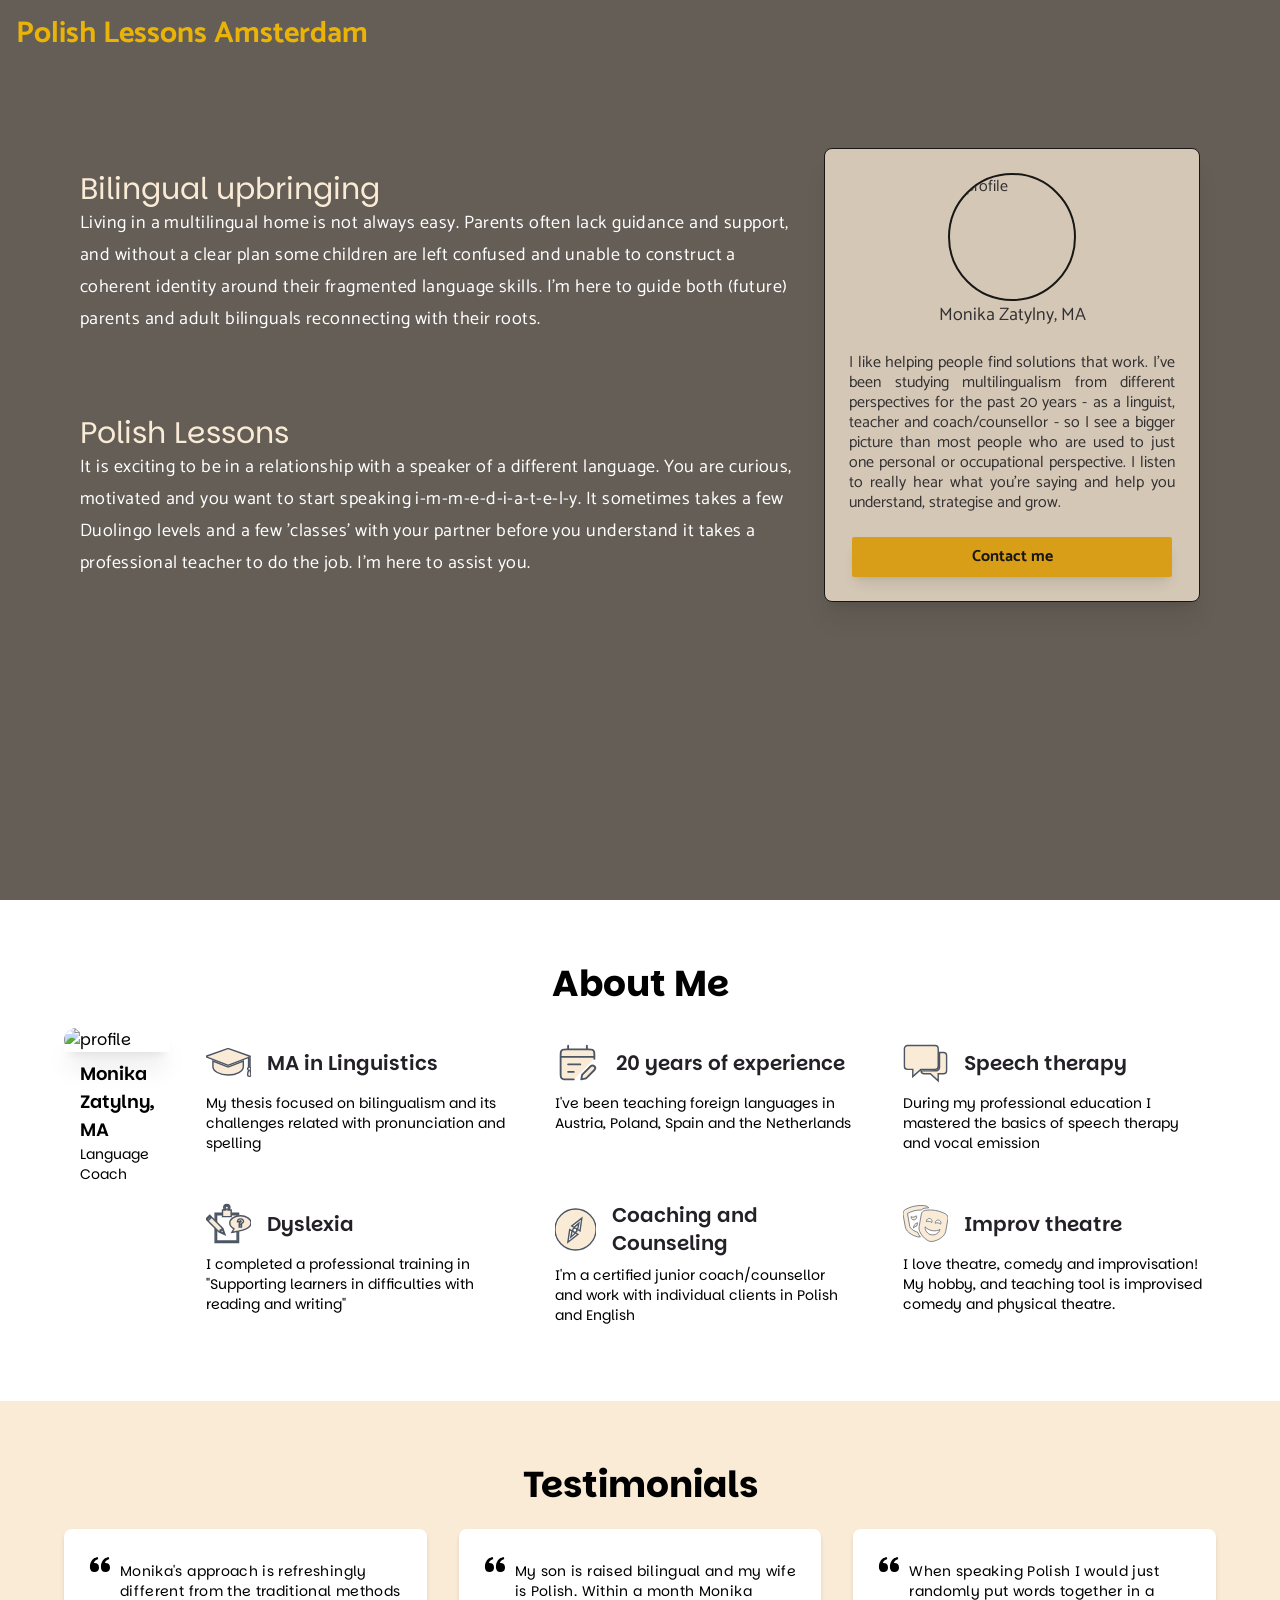
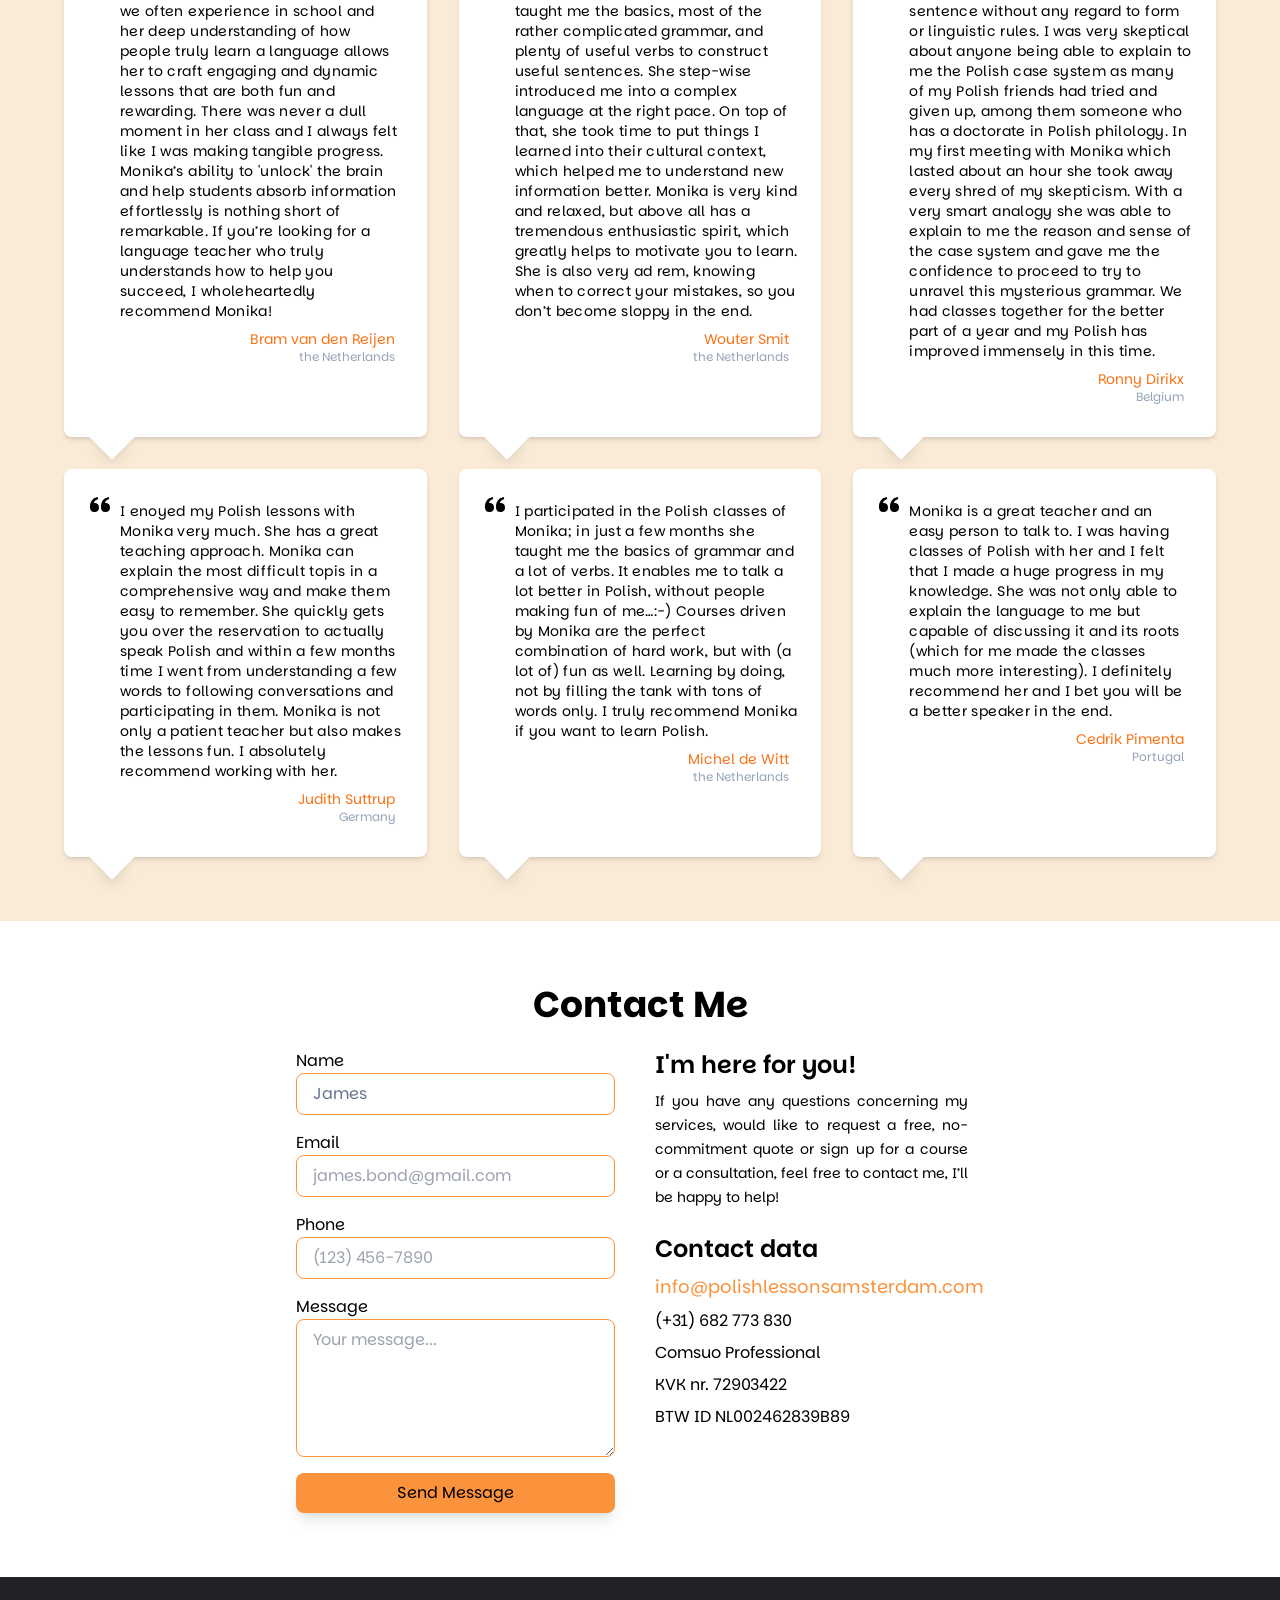
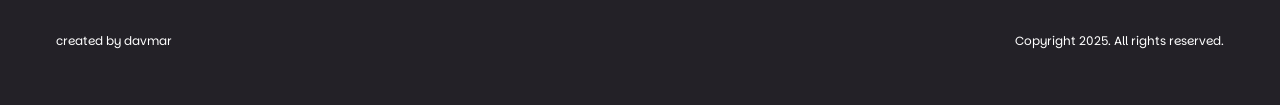
==== commit 71ecc0e0: "prod" ====
--- a/index.html
+++ b/index.html
@@ -1,520 +1,6 @@
-<!DOCTYPE html>
-<html lang="en-us" dir="ltr">
-<head>
-	<meta name="generator" content="Hugo 0.139.4"><script src="/livereload.js?mindelay=10&amp;v=2&amp;port=1313&amp;path=livereload" data-no-instant defer></script>
-  <meta charset="utf-8">
-<meta name="viewport" content="width=device-width">
-
-
-<link rel="preconnect" href="https://fonts.googleapis.com">
-<link rel="preconnect" href="https://fonts.gstatic.com" crossorigin>
-
-
-<link href="https://fonts.googleapis.com/css2?family=Catamaran:wght@100..900&display=swap" rel="stylesheet">
-
-<link href="https://fonts.googleapis.com/css2?family=Alata&family=Poppins:wght@400;500;700&display=swap" rel="stylesheet">
-
-
-<link href="https://fonts.googleapis.com/css2?family=Catamaran:wght@100..900&family=Parkinsans:wght@300..800&display=swap" rel="stylesheet">
-
-
-
-<title>Polish Lessons Amsterdam</title>
-
-  <link rel="stylesheet" href="/css/main.css">
-
-
-
-
-      <script src="/js/formspree.js"></script>
-      <script src="/js/main.js"></script>
-      <script src="/js/navbar.js"></script>
-      <script src="/js/scroll.js"></script>
-
-
-
-</head>
-<body class="dark relative font-cata bg-[antiquewhite]">
-      <div class="bg-red-500 p-4 absolute right-0 top-0 bottom-0 z-10 opacity-50"  ->
-        <h1 class="text-white font-bold">DEV</h1>
-      </div>
-   
-  <main>
-    
-<div id="hero" style="background-image: url('/images/zboczar.webp'); background-repeat: no-repeat; background-size: cover; min-height: 120vh; min-height: 900px;">
-  
-    <div id="hero-content">
-      <div class="container mx-auto text-slate-300">
-
-        
-        <nav class="flex px-2 md:p-4">
- 
-          <h1 class="text-xl text-yellow-500 font-bold md:text-3xl">
-            Polish Lessons Amsterdam
-          </h1>
-        </nav>
-  
-        
-        <div class="flex flex-col md:flex-row space-y-4 md:space-y-0 md:space-x-8 p-2 lg:p-20">
-  
-            
-            <div class="md:w-[55%] lg:w-[65%] flex flex-col space-y-10 md:space-y-20 justify-center p-6 md:p-0">
-              
-              
-                <div class="">
-                  <h1 class="text-xl md:text-3xl text-[antiquewhite] font-parki font-b">Bilingual upbringing</h1>
-                  <p class="text-sm md:leading-8 tracking-wide md:text-lg text-white">Living in a multilingual home is not always easy. Parents often lack guidance and support, and without a clear plan some children are left confused and unable to construct a coherent identity around their fragmented language skills. I’m here to guide both (future) parents and adult bilinguals reconnecting with their roots.
-                    
-                  </p> 
-                </div>
-              
-                <div class="">
-                  <h1 class="text-xl md:text-3xl text-[antiquewhite] font-parki font-b">Polish Lessons</h1>
-                  <p class="text-sm md:leading-8 tracking-wide md:text-lg text-white">It is exciting to be in a relationship with a speaker of a different language. You are curious, motivated and you want to start speaking i-m-m-e-d-i-a-t-e-l-y. It sometimes takes a few Duolingo levels and a few &#39;classes&#39; with your partner before you understand it takes a professional teacher to do the job. I’m here to assist you. 
-                    
-                  </p> 
-                </div>
-               
-             
-            </div>
-  
-            
-            <div class="">
-  
-              <div class="max-w-sm shadow-xl rounded-lg p-4 md:p-6 flex-col border border-black space-y-2 md:space-y-6 bg-[antiquewhite] text-mateDark opacity-75 mx-auto">
-                
-                <div class="flex flex-col items-center">
-                  <div class="overflow-hidden rounded-full w-28 md:w-32 h-28 md:h-32 border-2 border-black ">
-                    <img 
-                      class="w-full h-full object-cover transform transition-transform duration-200 hover:scale-110" 
-                      src="images/monika-small.jpg" 
-                      alt="profile">
-                  </div>
-                  
-                  <h1 class="text-lg">Monika Zatylny, MA</h1>
-                </div>
-                 
-                
-                <p class="text-sm md:text-[16px] text-justify">
-                  I like helping people find solutions that work. I&#39;ve been studying multilingualism from different perspectives for the past 20 years - as a linguist, teacher and coach/counsellor - so I see a bigger picture than most people who are used to just one personal or occupational perspective. I listen to really hear what you&#39;re saying and help you understand, strategise and grow.   
-                </p>
-                
-                
-                <div class="flex w-full justify-center">
-                  <a class="bg-[#ffb403] py-2 px-6 text-black font-bold shadow-lg rounded-sm max-w-xs w-full hover:bg-opacity-100 hover:text-white duration-150 text-center" href="#contactme">
-                    Contact me
-                  </a>
-                </div>
-               
-              </div>
-  
-            </div>
-            
-           
-        </div>
-      </div>
-    </div>
-  </div>
-    <section id="about" class=" font-parki bg-white">
-    <div class="container mx-auto p-10 md:p-16">
-        <h1 class="text-4xl text-black font-bold text-center pb-6">About Me</h1>
-
-        <div class="flex flex-col md:flex-row md:space-x-6">
-    
-            
-            <div class="md:max-w-[20%] mb-6">
-                
-                <div class="md:hidden overflow-hidden rounded-full w-28 md:w-32 h-28 md:h-32 shadow-lg border m-auto">    
-                    <img 
-                    class="w-full h-full" 
-                    src="images/monika-small.jpg" 
-                    alt="profile">              
-                </div>
-                
-                <div class="md:hidden w-full text-center">
-                    <h1 class="text-lg font-semibold">Monika Zatylny, MA</h1>
-                    <h1 class="text-sm">Language Coach</h1>
-                </div>        
-    
-                <div class="hidden md:block shadow-xl">
-                    <img class="rounded-xl" src="images/monika.jpg" alt="profile" alt="">
-                </div>
-                
-                <div class="w-full text-left hidden md:block p-2 px-4">
-                    <h1 class="text-lg font-semibold">Monika Zatylny, MA</h1>
-                    <h1 class="text-sm">Language Coach</h1>
-                </div> 
-            </div>
-            
-            
-            <div class="">
-                <div class="grid grid-cols-1 sm:grid-cols-2 lg:grid-cols-3 gap-2 md:gap-6">
-                  
-                    
-                    
-                    
-                    <div class="flex flex-col p-3 space-y-2 mx-6 md:mx-0">
-                        <div class="flex flex-row space-x-4 items-center">
-                            <svg version="1.1" id="Capa_1" xmlns="http://www.w3.org/2000/svg" xmlns:xlink="http://www.w3.org/1999/xlink" viewBox="0 0 31.771 31.771" xml:space="preserve" style="width: 45px; height: 45px; fill: antiquewhite; stroke: #4b5563; stroke-width: 1;">
-            <g>
-              <g>
-                <path d="M31.771,20.319c0-0.474-0.279-0.87-0.676-1.066V11.9c0.09-0.034,0.146-0.119,0.145-0.214c0-0.095-0.062-0.179-0.149-0.21L15.92,6.125c-0.194-0.069-0.406-0.069-0.601,0L0.15,11.477c-0.089,0.031-0.149,0.115-0.15,0.21s0.056,0.18,0.144,0.214l15.148,5.896c0.211,0.081,0.444,0.081,0.655,0l14.102-5.492v6.947c-0.396,0.195-0.675,0.594-0.675,1.065c0,0.492,0.3,0.919,0.729,1.102c-0.429,0.847-0.729,2.585-0.729,3.081c0,0.661,0.537,1.197,1.198,1.197c0.66,0,1.197-0.536,1.197-1.197c0-0.496-0.301-2.234-0.729-3.081C31.47,21.238,31.771,20.811,31.771,20.319z"/>
-                <path d="M4.888,14.87c0.001,1.696,0.002,3.692,0.002,4.009c0,3.158,4.753,5.729,10.73,5.89c5.976-0.161,10.729-2.729,10.729-5.89c0-0.315,0-2.312,0.002-4.009l-10.406,4.051c-0.211,0.082-0.444,0.082-0.655,0L4.888,14.87z"/>
-              </g>
-            </g>
-          </svg>
-          
-                            <h1 class="text-xl font-semibold text-mateDark">MA in Linguistics</h1>
-                        </div>
-                        <p class="text-left text-sm">
-                            My thesis focused on bilingualism and its challenges related with pronunciation and spelling
-                        </p>
-                   </div> 
-                   
-                    
-                    <div class="flex flex-col p-3 space-y-2 mx-6 md:mx-0">
-                        <div class="flex flex-row space-x-4 items-center">
-                            <svg viewBox="0 0 24 24" xmlns="http://www.w3.org/2000/svg" style="width: 45px; height: 45px; fill: antiquewhite; stroke: #4b5563; stroke-width: 1; stroke-linecap: round; stroke-linejoin: round;">
-                        <path d="M10 21H6.2C5.0799 21 4.51984 21 4.09202 20.782C3.71569 20.5903 3.40973 20.2843 3.21799 19.908C3 19.4802 3 18.9201 3 17.8V8.2C3 7.0799 3 6.51984 3.21799 6.09202C3.40973 5.71569 3.71569 5.40973 4.09202 5.21799C4.51984 5 5.0799 5 6.2 5H17.8C18.9201 5 19.4802 5 19.908 5.21799C20.2843 5.40973 20.5903 5.71569 20.782 6.09202C21 6.51984 21 7.0799 21 8.2V10M7 3V5M17 3V5M3 9H21M13.5 13.0001L7 13M10 17.0001L7 17M14 21L16.025 20.595C16.2015 20.5597 16.2898 20.542 16.3721 20.5097C16.4452 20.4811 16.5147 20.4439 16.579 20.399C16.6516 20.3484 16.7152 20.2848 16.8426 20.1574L21 16C21.5523 15.4477 21.5523 14.5523 21 14C20.4477 13.4477 19.5523 13.4477 19 14L14.8426 18.1574C14.7152 18.2848 14.6516 18.3484 14.601 18.421C14.5561 18.4853 14.5189 18.5548 14.4903 18.6279C14.458 18.7102 14.4403 18.7985 14.405 18.975L14 21Z"/>
-                      </svg>
-                      
-                            <h1 class="text-xl font-semibold text-mateDark">20 years of experience</h1>
-                        </div>
-                        <p class="text-left text-sm">
-                            I&#39;ve been teaching foreign languages in Austria, Poland, Spain and the Netherlands
-                        </p>
-                   </div> 
-                   
-                    
-                    <div class="flex flex-col p-3 space-y-2 mx-6 md:mx-0">
-                        <div class="flex flex-row space-x-4 items-center">
-                            <svg fill="antiquewhite" style="stroke: #4b5563; stroke-width: 1;" width="45px" height="45px" viewBox="0 0 32 32" version="1.1" xmlns="http://www.w3.org/2000/svg">
-<title>chat</title>
-<path d="M25.042 18.672v-12.487c0-1.234-1-2.236-2.236-2.236h-19.571c-1.235-0.001-2.236 1.001-2.236 2.236v12.487c0 1.235 1.001 2.236 2.236 2.236h3.729v5.137l5.704-5.137h10.137c1.237 0 2.237-1.001 2.237-2.236zM28.765 8.858h-2.798c0 0 0 9.972 0 10.909s-1.216 2.142-2.153 2.142-10.945 0.055-10.945 0.055c0 1.235 1.001 1.986 2.236 1.986h4.309l5.622 5.102-0.007-5.102h3.736c1.236 0 2.236-0.751 2.236-1.986v-10.932c0-1.234-1-2.174-2.236-2.174z"></path>
-</svg>
-          
-                            <h1 class="text-xl font-semibold text-mateDark">Speech therapy</h1>
-                        </div>
-                        <p class="text-left text-sm">
-                            During my professional education I mastered the basics of speech therapy and vocal emission
-                        </p>
-                   </div> 
-                   
-                    
-                    <div class="flex flex-col p-3 space-y-2 mx-6 md:mx-0">
-                        <div class="flex flex-row space-x-4 items-center">
-                            <svg fill="antiquewhite" style="stroke: #4b5563; stroke-width: 1;" version="1.1" id="Capa_1" xmlns="http://www.w3.org/2000/svg" xmlns:xlink="http://www.w3.org/1999/xlink" 
-	 width="45px" height="45px" viewBox="0 0 31.645 31.645"
-	 xml:space="preserve">
-<g>
-	<g>
-		<path d="M13.384,23.674l-1.591-4.416l-6.948-6.967l0.004-0.005L2.62,10.057L0,12.677l2.229,2.229l0.003-0.002l6.907,6.904
-			L13.384,23.674z M1.801,13.502l-0.824-0.825l1.645-1.644l0.824,0.826L1.801,13.502z M10.214,20.333l1.031,0.185l0.01-1.334
-			l0.228,0.228l0.907,2.521l-0.649,0.649l-2.38-1.04l-0.314-0.314l1.406,0.084L10.214,20.333z"/>
-		<path d="M24.193,10.345c-4.107,0-7.45,2.298-7.45,5.124c0,1.601,1.088,3.104,2.927,4.07l-1.432,2.499l0.617-0.095
-			c0.041-0.008,4.151-0.646,6.971-1.481c3.697-1.096,5.818-2.916,5.818-4.993C31.645,12.643,28.302,10.345,24.193,10.345z
-			 M24.941,18.242h-1.61V16.71h1.61V18.242z M26.249,14.755c-0.062,0.148-0.144,0.27-0.244,0.368s-0.213,0.179-0.336,0.244
-			c-0.124,0.064-0.25,0.13-0.379,0.197c-0.088,0.046-0.16,0.093-0.217,0.14c-0.058,0.045-0.101,0.095-0.132,0.146
-			c-0.03,0.052-0.053,0.111-0.064,0.178c-0.014,0.067-0.02,0.144-0.02,0.232h-1.432c-0.005-0.077-0.008-0.175-0.008-0.294
-			c0-0.124,0.016-0.25,0.046-0.379c0.03-0.128,0.085-0.255,0.163-0.379c0.077-0.124,0.191-0.227,0.34-0.309
-			c0.062-0.032,0.135-0.065,0.217-0.101c0.082-0.037,0.162-0.077,0.235-0.121c0.075-0.043,0.138-0.096,0.188-0.159
-			c0.053-0.062,0.078-0.136,0.078-0.225c0-0.263-0.149-0.395-0.449-0.395c-0.186,0-0.317,0.067-0.395,0.202
-			c-0.078,0.134-0.107,0.287-0.093,0.457h-1.617c0.015-0.243,0.063-0.481,0.147-0.716c0.082-0.234,0.209-0.445,0.378-0.63
-			c0.17-0.187,0.388-0.337,0.653-0.453c0.267-0.116,0.59-0.175,0.972-0.175c0.376,0,0.692,0.051,0.952,0.151
-			c0.259,0.1,0.466,0.229,0.625,0.386c0.162,0.158,0.279,0.331,0.354,0.52c0.075,0.188,0.117,0.368,0.128,0.537
-			C26.342,14.417,26.311,14.609,26.249,14.755z"/>
-		<path d="M7.454,9.652h4.156v1.344h6.09V9.652h4.155v0.189c0.338-0.076,0.686-0.136,1.041-0.179V8.61h-5.195V6.362h-1.645
-			c0.479-0.402,0.793-0.998,0.793-1.671c-0.002-1.21-0.987-2.193-2.196-2.193s-2.193,0.983-2.193,2.192
-			c0,0.673,0.313,1.269,0.792,1.671h-1.644V8.61H6.413v4.387l1.041,1.044V9.652z M14.654,3.539c0.635,0,1.151,0.516,1.151,1.151
-			c0,0.635-0.516,1.151-1.151,1.151c-0.635,0-1.151-0.516-1.151-1.151C13.503,4.055,14.02,3.539,14.654,3.539z"/>
-		<path d="M21.855,28.107H7.454v-6.995L6.413,20.07v9.076h16.483v-7.282c-0.354,0.075-0.705,0.147-1.041,0.215V28.107z"/>
-	</g>
-</g>
-</svg>
-          
-                            <h1 class="text-xl font-semibold text-mateDark">Dyslexia</h1>
-                        </div>
-                        <p class="text-left text-sm">
-                            I completed a professional training in &#34;Supporting learners in difficulties with reading and writing&#34;
-                        </p>
-                   </div> 
-                   
-                    
-                    <div class="flex flex-col p-3 space-y-2 mx-6 md:mx-0">
-                        <div class="flex flex-row space-x-4 items-center">
-                            <svg width="45px" style="stroke: #4b5563; stroke-width: 1;" height="45px" viewBox="0 0 30 30" version="1.1" xmlns="http://www.w3.org/2000/svg" xmlns:xlink="http://www.w3.org/1999/xlink" xmlns:sketch="http://www.bohemiancoding.com/sketch/ns">
-    
-    <title>compass</title>
-    <desc>Created with Sketch Beta.</desc>
-    <defs>
-
-</defs>
-    <g id="Page-1" stroke-width="1" fill="none" fill-rule="evenodd" sketch:type="MSPage">
-        <g id="Icon-Set-Filled" sketch:type="MSLayerGroup" transform="translate(-467.000000, -362.000000)" fill="antiquewhite">
-            <path d="M485.281,377.951 L483.549,376.951 L484.475,372.348 L480.951,375.451 L479.219,374.451 L486.597,368.673 L485.281,377.951 L485.281,377.951 Z M480,377.5 C480,376.672 480.672,376 481.5,376 C482.328,376 483,376.672 483,377.5 C483,378.328 482.328,379 481.5,379 C480.672,379 480,378.328 480,377.5 L480,377.5 Z M476.404,386.327 L477.719,377.049 L479.451,378.049 L478.525,382.652 L482.049,379.549 L483.781,380.549 L476.404,386.327 L476.404,386.327 Z M482.006,362.012 C473.725,362.012 467.012,368.726 467.012,377.006 C467.012,385.287 473.725,392 482.006,392 C490.287,392 497,385.287 497,377.006 C497,368.726 490.287,362.012 482.006,362.012 L482.006,362.012 Z" id="compass" sketch:type="MSShapeGroup">
-
-</path>
-        </g>
-    </g>
-</svg>
-          
-                            <h1 class="text-xl font-semibold text-mateDark">Coaching and Counseling</h1>
-                        </div>
-                        <p class="text-left text-sm">
-                            I&#39;m a certified junior coach/counsellor and work with individual clients in Polish and English
-                        </p>
-                   </div> 
-                   
-                    
-                    <div class="flex flex-col p-3 space-y-2 mx-6 md:mx-0">
-                        <div class="flex flex-row space-x-4 items-center">
-                            <svg fill="antiquewhite" style="stroke: #4b5563; stroke-width: 10;" width="45px" height="45px" viewBox="0 -64 640 640" xmlns="http://www.w3.org/2000/svg"><path d="M206.86 245.15c-35.88 10.45-59.95 41.2-57.53 74.1 11.4-12.72 28.81-23.7 49.9-30.92l7.63-43.18zM95.81 295L64.08 115.49c-.29-1.62.28-2.62.24-2.65 57.76-32.06 123.12-49.01 189.01-49.01 1.61 0 3.23.17 4.85.19 13.95-13.47 31.73-22.83 51.59-26 18.89-3.02 38.05-4.55 57.18-5.32-9.99-13.95-24.48-24.23-41.77-27C301.27 1.89 277.24 0 253.32 0 176.66 0 101.02 19.42 33.2 57.06 9.03 70.48-3.92 98.48 1.05 126.58l31.73 179.51c14.23 80.52 136.33 142.08 204.45 142.08 3.59 0 6.75-.46 10.01-.8-13.52-17.08-28.94-40.48-39.5-67.58-47.61-12.98-106.06-51.62-111.93-84.79zm97.55-137.46c-.73-4.12-2.23-7.87-4.07-11.4-8.25 8.91-20.67 15.75-35.32 18.32-14.65 2.58-28.67.4-39.48-5.17-.52 3.94-.64 7.98.09 12.1 3.84 21.7 24.58 36.19 46.34 32.37 21.75-3.82 36.28-24.52 32.44-46.22zM606.8 120.9c-88.98-49.38-191.43-67.41-291.98-51.35-27.31 4.36-49.08 26.26-54.04 54.36l-31.73 179.51c-15.39 87.05 95.28 196.27 158.31 207.35 63.03 11.09 204.47-53.79 219.86-140.84l31.73-179.51c4.97-28.11-7.98-56.11-32.15-69.52zm-273.24 96.8c3.84-21.7 24.58-36.19 46.34-32.36 21.76 3.83 36.28 24.52 32.45 46.22-.73 4.12-2.23 7.87-4.07 11.4-8.25-8.91-20.67-15.75-35.32-18.32-14.65-2.58-28.67-.4-39.48 5.17-.53-3.95-.65-7.99.08-12.11zm70.47 198.76c-55.68-9.79-93.52-59.27-89.04-112.9 20.6 25.54 56.21 46.17 99.49 53.78 43.28 7.61 83.82.37 111.93-16.6-14.18 51.94-66.71 85.51-122.38 75.72zm130.3-151.34c-8.25-8.91-20.68-15.75-35.33-18.32-14.65-2.58-28.67-.4-39.48 5.17-.52-3.94-.64-7.98.09-12.1 3.84-21.7 24.58-36.19 46.34-32.37 21.75 3.83 36.28 24.52 32.45 46.22-.73 4.13-2.23 7.88-4.07 11.4z"/></svg>
-          
-                            <h1 class="text-xl font-semibold text-mateDark">Improv theatre</h1>
-                        </div>
-                        <p class="text-left text-sm">
-                            I love theatre, comedy and improvisation! My hobby, and teaching tool is improvised comedy and physical theatre.
-                        </p>
-                   </div> 
-                   
-                            
-                                    
-                </div>
-            </div>
-    
-        </div>
-    </div>
-
-   
-
-</section>
-    <section class="container mx-auto p-10 md:p-16 font-parki">
-
-    <h1 class="text-4xl text-black font-bold text-center pb-6">Testimonials</h1>
-    
-    <div class="grid grid-cols-1 sm:grid-cols-2 lg:grid-cols-3 gap-8">
-        
-            
-            
-                <div class="flex flex-col bg-gr-200 p-2 md:p-6 rounded-lg shadow-md bg-white relative">
-                <div class="flex flex-row space-x-2">
-                        <div class="">
-                            <svg class="fill-inherit" width="24px" height="24px" viewBox="0 0 24 24" xmlns="http://www.w3.org/2000/svg"><path d="M6.5 10c-.223 0-.437.034-.65.065.069-.232.14-.468.254-.68.114-.308.292-.575.469-.844.148-.291.409-.488.601-.737.201-.242.475-.403.692-.604.213-.21.492-.315.714-.463.232-.133.434-.28.65-.35l.539-.222.474-.197-.485-1.938-.597.144c-.191.048-.424.104-.689.171-.271.05-.56.187-.882.312-.318.142-.686.238-1.028.466-.344.218-.741.4-1.091.692-.339.301-.748.562-1.05.945-.33.358-.656.734-.909 1.162-.293.408-.492.856-.702 1.299-.19.443-.343.896-.468 1.336-.237.882-.343 1.72-.384 2.437-.034.718-.014 1.315.028 1.747.015.204.043.402.063.539l.025.168.026-.006A4.5 4.5 0 1 0 6.5 10zm11 0c-.223 0-.437.034-.65.065.069-.232.14-.468.254-.68.114-.308.292-.575.469-.844.148-.291.409-.488.601-.737.201-.242.475-.403.692-.604.213-.21.492-.315.714-.463.232-.133.434-.28.65-.35l.539-.222.474-.197-.485-1.938-.597.144c-.191.048-.424.104-.689.171-.271.05-.56.187-.882.312-.317.143-.686.238-1.028.467-.344.218-.741.4-1.091.692-.339.301-.748.562-1.05.944-.33.358-.656.734-.909 1.162-.293.408-.492.856-.702 1.299-.19.443-.343.896-.468 1.336-.237.882-.343 1.72-.384 2.437-.034.718-.014 1.315.028 1.747.015.204.043.402.063.539l.025.168.026-.006A4.5 4.5 0 1 0 17.5 10z"/></svg>
-                        </div>
-                        <div class="text-xs md:text-sm tracking-wide pt-2">
-                             Monika&#39;s approach is refreshingly different from the traditional methods we often experience in school and her deep understanding of how people truly learn a language allows her to craft engaging and dynamic lessons that are both fun and rewarding. There was never a dull moment in her class and I always felt like I was making tangible progress. Monika’s ability to &#39;unlock&#39; the brain and help students absorb information effortlessly is nothing short of remarkable. If you’re looking for a language teacher who truly understands how to help you succeed, I wholeheartedly recommend Monika! 
-                        </div>
-                    
-                    </div>
-                    <div class="text-right p-2">
-                        <h1 class="text-sm text-orange-500"> Bram van den Reijen</h1>
-                        <p class="text-xs text-slate-400"> the Netherlands</p>
-                    </div>
-                    <div class="p-4 absolute rotate-45 -bottom-4 left-8 bg-inherit shadow-[10px_10px_15px_-3px_rgba(0,0,0,0.05),4px_4px_6px_-2px_rgba(0,0,0,0.05)]"></div>
-                </div>
-            
-                <div class="flex flex-col bg-gr-200 p-2 md:p-6 rounded-lg shadow-md bg-white relative">
-                <div class="flex flex-row space-x-2">
-                        <div class="">
-                            <svg class="fill-inherit" width="24px" height="24px" viewBox="0 0 24 24" xmlns="http://www.w3.org/2000/svg"><path d="M6.5 10c-.223 0-.437.034-.65.065.069-.232.14-.468.254-.68.114-.308.292-.575.469-.844.148-.291.409-.488.601-.737.201-.242.475-.403.692-.604.213-.21.492-.315.714-.463.232-.133.434-.28.65-.35l.539-.222.474-.197-.485-1.938-.597.144c-.191.048-.424.104-.689.171-.271.05-.56.187-.882.312-.318.142-.686.238-1.028.466-.344.218-.741.4-1.091.692-.339.301-.748.562-1.05.945-.33.358-.656.734-.909 1.162-.293.408-.492.856-.702 1.299-.19.443-.343.896-.468 1.336-.237.882-.343 1.72-.384 2.437-.034.718-.014 1.315.028 1.747.015.204.043.402.063.539l.025.168.026-.006A4.5 4.5 0 1 0 6.5 10zm11 0c-.223 0-.437.034-.65.065.069-.232.14-.468.254-.68.114-.308.292-.575.469-.844.148-.291.409-.488.601-.737.201-.242.475-.403.692-.604.213-.21.492-.315.714-.463.232-.133.434-.28.65-.35l.539-.222.474-.197-.485-1.938-.597.144c-.191.048-.424.104-.689.171-.271.05-.56.187-.882.312-.317.143-.686.238-1.028.467-.344.218-.741.4-1.091.692-.339.301-.748.562-1.05.944-.33.358-.656.734-.909 1.162-.293.408-.492.856-.702 1.299-.19.443-.343.896-.468 1.336-.237.882-.343 1.72-.384 2.437-.034.718-.014 1.315.028 1.747.015.204.043.402.063.539l.025.168.026-.006A4.5 4.5 0 1 0 17.5 10z"/></svg>
-                        </div>
-                        <div class="text-xs md:text-sm tracking-wide pt-2">
-                             My son is raised bilingual and my wife is Polish. Within a month Monika taught me the basics, most of the rather complicated grammar, and plenty of useful verbs to construct useful sentences. She step-wise introduced me into a complex language at the right pace. On top of that, she took time to put things I learned into their cultural context, which helped me to understand new information better. Monika is very kind and relaxed, but above all has a tremendous enthusiastic spirit, which greatly helps to motivate you to learn. She is also very ad rem, knowing when to correct your mistakes, so you don’t become sloppy in the end.  
-                        </div>
-                    
-                    </div>
-                    <div class="text-right p-2">
-                        <h1 class="text-sm text-orange-500"> Wouter Smit</h1>
-                        <p class="text-xs text-slate-400"> the Netherlands</p>
-                    </div>
-                    <div class="p-4 absolute rotate-45 -bottom-4 left-8 bg-inherit shadow-[10px_10px_15px_-3px_rgba(0,0,0,0.05),4px_4px_6px_-2px_rgba(0,0,0,0.05)]"></div>
-                </div>
-            
-                <div class="flex flex-col bg-gr-200 p-2 md:p-6 rounded-lg shadow-md bg-white relative">
-                <div class="flex flex-row space-x-2">
-                        <div class="">
-                            <svg class="fill-inherit" width="24px" height="24px" viewBox="0 0 24 24" xmlns="http://www.w3.org/2000/svg"><path d="M6.5 10c-.223 0-.437.034-.65.065.069-.232.14-.468.254-.68.114-.308.292-.575.469-.844.148-.291.409-.488.601-.737.201-.242.475-.403.692-.604.213-.21.492-.315.714-.463.232-.133.434-.28.65-.35l.539-.222.474-.197-.485-1.938-.597.144c-.191.048-.424.104-.689.171-.271.05-.56.187-.882.312-.318.142-.686.238-1.028.466-.344.218-.741.4-1.091.692-.339.301-.748.562-1.05.945-.33.358-.656.734-.909 1.162-.293.408-.492.856-.702 1.299-.19.443-.343.896-.468 1.336-.237.882-.343 1.72-.384 2.437-.034.718-.014 1.315.028 1.747.015.204.043.402.063.539l.025.168.026-.006A4.5 4.5 0 1 0 6.5 10zm11 0c-.223 0-.437.034-.65.065.069-.232.14-.468.254-.68.114-.308.292-.575.469-.844.148-.291.409-.488.601-.737.201-.242.475-.403.692-.604.213-.21.492-.315.714-.463.232-.133.434-.28.65-.35l.539-.222.474-.197-.485-1.938-.597.144c-.191.048-.424.104-.689.171-.271.05-.56.187-.882.312-.317.143-.686.238-1.028.467-.344.218-.741.4-1.091.692-.339.301-.748.562-1.05.944-.33.358-.656.734-.909 1.162-.293.408-.492.856-.702 1.299-.19.443-.343.896-.468 1.336-.237.882-.343 1.72-.384 2.437-.034.718-.014 1.315.028 1.747.015.204.043.402.063.539l.025.168.026-.006A4.5 4.5 0 1 0 17.5 10z"/></svg>
-                        </div>
-                        <div class="text-xs md:text-sm tracking-wide pt-2">
-                             When speaking Polish I would just randomly put words together in a sentence without any regard to form or linguistic rules. I was very skeptical about anyone being able to explain to me the Polish case system as many of my Polish friends had tried and given up, among them someone who has a doctorate in Polish philology. In my first meeting with Monika which lasted about an hour she took away every shred of my skepticism. With a very smart analogy she was able to explain to me the reason and sense of the case system and gave me the confidence to proceed to try to unravel this mysterious grammar. We had classes together for the better part of a year and my Polish has improved immensely in this time. 
-                        </div>
-                    
-                    </div>
-                    <div class="text-right p-2">
-                        <h1 class="text-sm text-orange-500"> Ronny Dirikx</h1>
-                        <p class="text-xs text-slate-400"> Belgium</p>
-                    </div>
-                    <div class="p-4 absolute rotate-45 -bottom-4 left-8 bg-inherit shadow-[10px_10px_15px_-3px_rgba(0,0,0,0.05),4px_4px_6px_-2px_rgba(0,0,0,0.05)]"></div>
-                </div>
-            
-                <div class="flex flex-col bg-gr-200 p-2 md:p-6 rounded-lg shadow-md bg-white relative">
-                <div class="flex flex-row space-x-2">
-                        <div class="">
-                            <svg class="fill-inherit" width="24px" height="24px" viewBox="0 0 24 24" xmlns="http://www.w3.org/2000/svg"><path d="M6.5 10c-.223 0-.437.034-.65.065.069-.232.14-.468.254-.68.114-.308.292-.575.469-.844.148-.291.409-.488.601-.737.201-.242.475-.403.692-.604.213-.21.492-.315.714-.463.232-.133.434-.28.65-.35l.539-.222.474-.197-.485-1.938-.597.144c-.191.048-.424.104-.689.171-.271.05-.56.187-.882.312-.318.142-.686.238-1.028.466-.344.218-.741.4-1.091.692-.339.301-.748.562-1.05.945-.33.358-.656.734-.909 1.162-.293.408-.492.856-.702 1.299-.19.443-.343.896-.468 1.336-.237.882-.343 1.72-.384 2.437-.034.718-.014 1.315.028 1.747.015.204.043.402.063.539l.025.168.026-.006A4.5 4.5 0 1 0 6.5 10zm11 0c-.223 0-.437.034-.65.065.069-.232.14-.468.254-.68.114-.308.292-.575.469-.844.148-.291.409-.488.601-.737.201-.242.475-.403.692-.604.213-.21.492-.315.714-.463.232-.133.434-.28.65-.35l.539-.222.474-.197-.485-1.938-.597.144c-.191.048-.424.104-.689.171-.271.05-.56.187-.882.312-.317.143-.686.238-1.028.467-.344.218-.741.4-1.091.692-.339.301-.748.562-1.05.944-.33.358-.656.734-.909 1.162-.293.408-.492.856-.702 1.299-.19.443-.343.896-.468 1.336-.237.882-.343 1.72-.384 2.437-.034.718-.014 1.315.028 1.747.015.204.043.402.063.539l.025.168.026-.006A4.5 4.5 0 1 0 17.5 10z"/></svg>
-                        </div>
-                        <div class="text-xs md:text-sm tracking-wide pt-2">
-                            I enoyed my Polish lessons with Monika very much. She has a great teaching approach. Monika can explain the most difficult topis in a comprehensive way and make them easy to remember. She quickly gets you over the reservation to actually speak Polish and within a few months time I went from understanding a few words to following conversations and participating in them. Monika is not only a patient teacher but also makes the lessons fun. I absolutely recommend working with her. 
-                        </div>
-                    
-                    </div>
-                    <div class="text-right p-2">
-                        <h1 class="text-sm text-orange-500"> Judith Suttrup</h1>
-                        <p class="text-xs text-slate-400"> Germany</p>
-                    </div>
-                    <div class="p-4 absolute rotate-45 -bottom-4 left-8 bg-inherit shadow-[10px_10px_15px_-3px_rgba(0,0,0,0.05),4px_4px_6px_-2px_rgba(0,0,0,0.05)]"></div>
-                </div>
-            
-                <div class="flex flex-col bg-gr-200 p-2 md:p-6 rounded-lg shadow-md bg-white relative">
-                <div class="flex flex-row space-x-2">
-                        <div class="">
-                            <svg class="fill-inherit" width="24px" height="24px" viewBox="0 0 24 24" xmlns="http://www.w3.org/2000/svg"><path d="M6.5 10c-.223 0-.437.034-.65.065.069-.232.14-.468.254-.68.114-.308.292-.575.469-.844.148-.291.409-.488.601-.737.201-.242.475-.403.692-.604.213-.21.492-.315.714-.463.232-.133.434-.28.65-.35l.539-.222.474-.197-.485-1.938-.597.144c-.191.048-.424.104-.689.171-.271.05-.56.187-.882.312-.318.142-.686.238-1.028.466-.344.218-.741.4-1.091.692-.339.301-.748.562-1.05.945-.33.358-.656.734-.909 1.162-.293.408-.492.856-.702 1.299-.19.443-.343.896-.468 1.336-.237.882-.343 1.72-.384 2.437-.034.718-.014 1.315.028 1.747.015.204.043.402.063.539l.025.168.026-.006A4.5 4.5 0 1 0 6.5 10zm11 0c-.223 0-.437.034-.65.065.069-.232.14-.468.254-.68.114-.308.292-.575.469-.844.148-.291.409-.488.601-.737.201-.242.475-.403.692-.604.213-.21.492-.315.714-.463.232-.133.434-.28.65-.35l.539-.222.474-.197-.485-1.938-.597.144c-.191.048-.424.104-.689.171-.271.05-.56.187-.882.312-.317.143-.686.238-1.028.467-.344.218-.741.4-1.091.692-.339.301-.748.562-1.05.944-.33.358-.656.734-.909 1.162-.293.408-.492.856-.702 1.299-.19.443-.343.896-.468 1.336-.237.882-.343 1.72-.384 2.437-.034.718-.014 1.315.028 1.747.015.204.043.402.063.539l.025.168.026-.006A4.5 4.5 0 1 0 17.5 10z"/></svg>
-                        </div>
-                        <div class="text-xs md:text-sm tracking-wide pt-2">
-                            I participated in the Polish classes of Monika; in just a few months she taught me the basics of grammar and a lot of verbs. It enables me to talk a lot better in Polish, without people making fun of me…:-) Courses driven by Monika are the perfect combination of hard work, but with (a lot of) fun as well. Learning by doing, not by filling the tank with tons of words only. I truly recommend Monika if you want to learn Polish. 
-                        </div>
-                    
-                    </div>
-                    <div class="text-right p-2">
-                        <h1 class="text-sm text-orange-500"> Michel de Witt</h1>
-                        <p class="text-xs text-slate-400"> the Netherlands</p>
-                    </div>
-                    <div class="p-4 absolute rotate-45 -bottom-4 left-8 bg-inherit shadow-[10px_10px_15px_-3px_rgba(0,0,0,0.05),4px_4px_6px_-2px_rgba(0,0,0,0.05)]"></div>
-                </div>
-            
-                <div class="flex flex-col bg-gr-200 p-2 md:p-6 rounded-lg shadow-md bg-white relative">
-                <div class="flex flex-row space-x-2">
-                        <div class="">
-                            <svg class="fill-inherit" width="24px" height="24px" viewBox="0 0 24 24" xmlns="http://www.w3.org/2000/svg"><path d="M6.5 10c-.223 0-.437.034-.65.065.069-.232.14-.468.254-.68.114-.308.292-.575.469-.844.148-.291.409-.488.601-.737.201-.242.475-.403.692-.604.213-.21.492-.315.714-.463.232-.133.434-.28.65-.35l.539-.222.474-.197-.485-1.938-.597.144c-.191.048-.424.104-.689.171-.271.05-.56.187-.882.312-.318.142-.686.238-1.028.466-.344.218-.741.4-1.091.692-.339.301-.748.562-1.05.945-.33.358-.656.734-.909 1.162-.293.408-.492.856-.702 1.299-.19.443-.343.896-.468 1.336-.237.882-.343 1.72-.384 2.437-.034.718-.014 1.315.028 1.747.015.204.043.402.063.539l.025.168.026-.006A4.5 4.5 0 1 0 6.5 10zm11 0c-.223 0-.437.034-.65.065.069-.232.14-.468.254-.68.114-.308.292-.575.469-.844.148-.291.409-.488.601-.737.201-.242.475-.403.692-.604.213-.21.492-.315.714-.463.232-.133.434-.28.65-.35l.539-.222.474-.197-.485-1.938-.597.144c-.191.048-.424.104-.689.171-.271.05-.56.187-.882.312-.317.143-.686.238-1.028.467-.344.218-.741.4-1.091.692-.339.301-.748.562-1.05.944-.33.358-.656.734-.909 1.162-.293.408-.492.856-.702 1.299-.19.443-.343.896-.468 1.336-.237.882-.343 1.72-.384 2.437-.034.718-.014 1.315.028 1.747.015.204.043.402.063.539l.025.168.026-.006A4.5 4.5 0 1 0 17.5 10z"/></svg>
-                        </div>
-                        <div class="text-xs md:text-sm tracking-wide pt-2">
-                                Monika is a great teacher and an easy person to talk to. I was having classes of Polish with her and I felt that I made a huge progress in my knowledge. She was not only able to explain the language to me but capable of discussing it and its roots (which for me made the classes much more interesting). I definitely recommend her and I bet you will be a better speaker in the end. 
-                        </div>
-                    
-                    </div>
-                    <div class="text-right p-2">
-                        <h1 class="text-sm text-orange-500"> Cedrik Pimenta</h1>
-                        <p class="text-xs text-slate-400"> Portugal</p>
-                    </div>
-                    <div class="p-4 absolute rotate-45 -bottom-4 left-8 bg-inherit shadow-[10px_10px_15px_-3px_rgba(0,0,0,0.05),4px_4px_6px_-2px_rgba(0,0,0,0.05)]"></div>
-                </div>
-            
-    </div>
-    </section>
-    
-    <section id="contactme" class="p-10 md:p-16 font-parki bg-white">
-    <h1 class="text-4xl text-black font-bold text-center pb-6">Contact Me</h1>
-
-    <div class="flex flex-col sm:flex-row sm:space-x-6 space-y-6 sm:space-y-0 justify-center">
-      
-      <div class="min-w-40%"> 
-                
-        <form id="contact-form" class="flex flex-col space-y-4" action="https://formspree.io/f/mnnqyrqr" method="POST">
-        
-          
-          <div class="flex flex-col md:flex-row justify-between md:space-x-4 space-y-2 md:space-y-0">
-              
-              <div class="flex flex-col w-full">
-                <label for="first-name">Name</label>
-                <input id="fname" name="first_name" class="px-4 py-2 rounded-lg border border-orange-400 focus:outline-none placeholder:text-slate-500" type="text" placeholder="James" required>
-              </div>
-          </div>
-      
-          
-          <div class="flex flex-col">
-            <label for="email">Email</label>
-            <input id="email" required name="_replyto" class="px-4 py-2 rounded-lg border border-orange-400 focus:outline-none" type="email" placeholder="james.bond@gmail.com" required>
-          </div>
-      
-          
-          <div class="flex flex-col">
-            <label for="phone">Phone</label>
-            <input id="phone" name="phone" class="px-4 py-2 rounded-lg border border-orange-400 focus:outline-none" type="tel" placeholder="(123) 456-7890">
-          </div>
-      
-          
-          <div class="flex flex-col">
-            <label for="message">Message</label>
-            <textarea id="message" name="message" class="px-4 py-2 rounded-lg border border-orange-400 focus:outline-none" cols="30" rows="5" placeholder="Your message..." required></textarea>
-          </div>
-      
-          
-          
-          <button id="submit_button" type="submit" class=" [&.submitted]:bg-green-600 bg-orange-400 py-2 px-6 text-black shadow-lg rounded-lg hover:bg-orange-700 hover:text-white duration-150 w-full mt-4 relative" >
-               
-    <div class="absolute">
-      
-    <svg id="spinner" width="20px" height="20px" viewBox="0 0 16 16" xmlns="http://www.w3.org/2000/svg" fill="none" class="animate-spin hds-flight-icon--animation-loading hidden">
-      <g fill="white" fill-rule="evenodd" clip-rule="evenodd">
-      <path d="M8 1.5a6.5 6.5 0 100 13 6.5 6.5 0 000-13zM0 8a8 8 0 1116 0A8 8 0 010 8z" opacity=".2"/>
-      <path d="M7.25.75A.75.75 0 018 0a8 8 0 018 8 .75.75 0 01-1.5 0A6.5 6.5 0 008 1.5a.75.75 0 01-.75-.75z"/>
-      </g>
-  </svg>
-
-  
-  <svg id="checkmark" class="hidden" fill="green" height="20px" width="20px" version="1.1" id="Layer_1" xmlns="http://www.w3.org/2000/svg" xmlns:xlink="http://www.w3.org/1999/xlink" 
-      viewBox="0 0 455 455" xml:space="preserve">
-  <path d="M0,0v455h455V0H0z M194.93,319.897l-87.837-87.837l21.213-21.213l66.625,66.624l131.764-131.763l21.213,21.213
-    L194.93,319.897z"/>
-  </svg>
-
-  
-  <svg id="cross" class="hidden" width="20px" height="20px" viewBox="0 0 32 32" version="1.1" xmlns="http://www.w3.org/2000/svg" xmlns:xlink="http://www.w3.org/1999/xlink" xmlns:sketch="http://www.bohemiancoding.com/sketch/ns">
-    <g id="Page-1" stroke="none" stroke-width="1" fill="none" fill-rule="evenodd" sketch:type="MSPage">
-        <g id="Icon-Set-Filled" sketch:type="MSLayerGroup" transform="translate(-206.000000, -1037.000000)" fill="red">
-            <path d="M226.95,1056.54 C227.34,1056.93 227.34,1057.56 226.95,1057.95 C226.559,1058.34 225.926,1058.34 225.536,1057.95 L222,1054.41 L218.464,1057.95 C218.074,1058.34 217.441,1058.34 217.05,1057.95 C216.66,1057.56 216.66,1056.93 217.05,1056.54 L220.586,1053 L217.05,1049.46 C216.66,1049.07 216.66,1048.44 217.05,1048.05 C217.441,1047.66 218.074,1047.66 218.464,1048.05 L222,1051.59 L225.536,1048.05 C225.926,1047.66 226.559,1047.66 226.95,1048.05 C227.34,1048.44 227.34,1049.07 226.95,1049.46 L223.414,1053 L226.95,1056.54 L226.95,1056.54 Z M234,1037 L210,1037 C207.791,1037 206,1038.79 206,1041 L206,1065 C206,1067.21 207.791,1069 210,1069 L234,1069 C236.209,1069 238,1067.21 238,1065 L238,1041 C238,1038.79 236.209,1037 234,1037 L234,1037 Z" id="cross-square" sketch:type="MSShapeGroup">
-        </path>
-        </g>
-    </g>
-  </svg>
-
-    </div>
-    
-    
-    <span id="button_text">Send Message</span>
-
-</button> 
-        </form>
-      </div>
-     
-      
-      <div class="min-w-2/3 sm:max-w-[30%]">
-        <div class="flex flex-col px-4">
-          <h1 class="text-2xl font-semibold">
-            I&#39;m here for you!
-          </h1>
-          <p class="text-sm sm:leading-6 py-2 mb-4 text-justify">
-            If you have any questions concerning my services, would like to request a free, no-commitment quote or sign up for a course or a consultation, feel free to contact me, I’ll be happy to help! 
-          </p>
-          
-          <h1 class="text-2xl font-semibold">
-            Contact data
-          </h1>
-          <div class="py-2">
-            <a class="text-orange-400 text-sm md:text-lg" href="mailto:Monika%20Zatylny,%20MA?subject=feedback" email="">
-              info@polishlessonsamsterdam.com
-            </a>
-            <p class="mt-2">(&#43;31) 682 773 830</p>
-            <p class="mt-2">Comsuo Professional</p>
-            <p class="mt-2">KVK nr. 72903422</p>
-            <p class="mt-2">BTW ID NL002462839B89</p>
-          </div>
-        </div>
-       
-      </div>
-    </div>
-  
-  </section>
-  
-  </main>
- 
-  <footer>
-    <footer class="bg-mateDark p-4 md:p-8 font-parki text-white">
-    
-    <div class="flex flex-col space-y-4 md:space-y-0 md:flex-row justify-between bg-mateDark p-6 text-white">
-            <p class="text-xs">created by davmar</p>
-            <p class="text-xs">Copyright 2025. All rights reserved.</p>
-    </div>
-</footer>
-  </footer>
-</body>
-</html>
+<!doctype html><html lang=en-us dir=ltr><head><meta name=generator content="Hugo 0.139.4"><meta charset=utf-8><meta name=viewport content="width=device-width"><link rel=preconnect href=https://fonts.googleapis.com><link rel=preconnect href=https://fonts.gstatic.com crossorigin><link href="https://fonts.googleapis.com/css2?family=Catamaran:wght@100..900&display=swap" rel=stylesheet><link href="https://fonts.googleapis.com/css2?family=Alata&family=Poppins:wght@400;500;700&display=swap" rel=stylesheet><link href="https://fonts.googleapis.com/css2?family=Catamaran:wght@100..900&family=Parkinsans:wght@300..800&display=swap" rel=stylesheet><title>Polish Lessons Amsterdam</title>
+<link rel=stylesheet href=/css/main.css integrity=/css/main.css crossorigin=anonymous><script src=/js/bundle.a5f90067e715ea0b1e6c02aab57254da20ccb518af5ffa20ce1f4c5719cc7371.js integrity="sha256-pfkAZ+cV6gsebAKqtXJU2iDMtRivX/ogzh9MVxnMc3E=" crossorigin=anonymous></script></head><body class="dark relative font-cata bg-[antiquewhite]"><main><div id=hero style=background-image:url(/images/zboczar.webp);background-repeat:no-repeat;background-size:cover;min-height:120vh;min-height:900px><div id=hero-content><div class="container mx-auto text-slate-300"><nav class="flex px-2 md:p-4"><h1 class="text-xl text-yellow-500 font-bold md:text-3xl">Polish Lessons Amsterdam</h1></nav><div class="flex flex-col md:flex-row space-y-4 md:space-y-0 md:space-x-8 p-2 lg:p-20"><div class="md:w-[55%] lg:w-[65%] flex flex-col space-y-10 md:space-y-20 justify-center p-6 md:p-0"><div><h1 class="text-xl md:text-3xl text-[antiquewhite] font-parki font-b">Bilingual upbringing</h1><p class="text-sm md:leading-8 tracking-wide md:text-lg text-white">Living in a multilingual home is not always easy. Parents often lack guidance and support, and without a clear plan some children are left confused and unable to construct a coherent identity around their fragmented language skills. I’m here to guide both (future) parents and adult bilinguals reconnecting with their roots.</p></div><div><h1 class="text-xl md:text-3xl text-[antiquewhite] font-parki font-b">Polish Lessons</h1><p class="text-sm md:leading-8 tracking-wide md:text-lg text-white">It is exciting to be in a relationship with a speaker of a different language. You are curious, motivated and you want to start speaking i-m-m-e-d-i-a-t-e-l-y. It sometimes takes a few Duolingo levels and a few 'classes' with your partner before you understand it takes a professional teacher to do the job. I’m here to assist you.</p></div></div><div><div class="max-w-sm shadow-xl rounded-lg p-4 md:p-6 flex-col border border-black space-y-2 md:space-y-6 bg-[antiquewhite] text-mateDark opacity-75 mx-auto"><div class="flex flex-col items-center"><div class="overflow-hidden rounded-full w-28 md:w-32 h-28 md:h-32 border-2 border-black"><img class="w-full h-full object-cover transform transition-transform duration-200 hover:scale-110" src=images/monika-small.jpg alt=profile></div><h1 class=text-lg>Monika Zatylny, MA</h1></div><p class="text-sm md:text-[16px] text-justify">I like helping people find solutions that work. I've been studying multilingualism from different perspectives for the past 20 years - as a linguist, teacher and coach/counsellor - so I see a bigger picture than most people who are used to just one personal or occupational perspective. I listen to really hear what you're saying and help you understand, strategise and grow.</p><div class="flex w-full justify-center"><a class="bg-[#ffb403] py-2 px-6 text-black font-bold shadow-lg rounded-sm max-w-xs w-full hover:bg-opacity-100 hover:text-white duration-150 text-center" href=#contactme>Contact me</a></div></div></div></div></div></div></div><section id=about class="font-parki bg-white"><div class="container mx-auto p-10 md:p-16"><h1 class="text-4xl text-black font-bold text-center pb-6">About Me</h1><div class="flex flex-col md:flex-row md:space-x-6"><div class="md:max-w-[20%] mb-6"><div class="md:hidden overflow-hidden rounded-full w-28 md:w-32 h-28 md:h-32 shadow-lg border m-auto"><img class="w-full h-full" src=images/monika-small.jpg alt=profile></div><div class="md:hidden w-full text-center"><h1 class="text-lg font-semibold">Monika Zatylny, MA</h1><h1 class=text-sm>Language Coach</h1></div><div class="hidden md:block shadow-xl"><img class=rounded-xl src=images/monika.jpg alt=profile alt></div><div class="w-full text-left hidden md:block p-2 px-4"><h1 class="text-lg font-semibold">Monika Zatylny, MA</h1><h1 class=text-sm>Language Coach</h1></div></div><div><div class="grid grid-cols-1 sm:grid-cols-2 lg:grid-cols-3 gap-2 md:gap-6"><div class="flex flex-col p-3 space-y-2 mx-6 md:mx-0"><div class="flex flex-row space-x-4 items-center"><svg id="Capa_1" xmlns:xlink="http://www.w3.org/1999/xlink" viewBox="0 0 31.771 31.771" style="width:45px;height:45px;fill:#faebd7;stroke:#4b5563;stroke-width:1"><g><g><path d="M31.771 20.319c0-.474-.279-.87-.676-1.066V11.9c.09-.034.146-.119.145-.214.0-.095-.062-.179-.149-.21L15.92 6.125c-.194-.069-.406-.069-.601.0L.15 11.477c-.089.031-.149.115-.15.21s.056.18.144.214l15.148 5.896c.211.081.444.081.655.0l14.102-5.492v6.947c-.396.195-.675.594-.675 1.065.0.492.3.919.729 1.102-.429.847-.729 2.585-.729 3.081.0.661.537 1.197 1.198 1.197.66.0 1.197-.536 1.197-1.197.0-.496-.301-2.234-.729-3.081C31.47 21.238 31.771 20.811 31.771 20.319z"/><path d="M4.888 14.87c.001 1.696.002 3.692.002 4.009.0 3.158 4.753 5.729 10.73 5.89 5.976-.161 10.729-2.729 10.729-5.89.0-.315.0-2.312.002-4.009l-10.406 4.051c-.211.082-.444.082-.655.0L4.888 14.87z"/></g></g></svg><h1 class="text-xl font-semibold text-mateDark">MA in Linguistics</h1></div><p class="text-left text-sm">My thesis focused on bilingualism and its challenges related with pronunciation and spelling</p></div><div class="flex flex-col p-3 space-y-2 mx-6 md:mx-0"><div class="flex flex-row space-x-4 items-center"><svg viewBox="0 0 24 24" style="width:45px;height:45px;fill:#faebd7;stroke:#4b5563;stroke-width:1;stroke-linecap:round;stroke-linejoin:round"><path d="M10 21H6.2c-1.1201.0-1.68016.0-2.10798-.218C3.71569 20.5903 3.40973 20.2843 3.21799 19.908 3 19.4802 3 18.9201 3 17.8V8.2c0-1.1201.0-1.68016.21799-2.10798C3.40973 5.71569 3.71569 5.40973 4.09202 5.21799 4.51984 5 5.0799 5 6.2 5H17.8c1.1201.0 1.6802.0 2.108.21799C20.2843 5.40973 20.5903 5.71569 20.782 6.09202 21 6.51984 21 7.0799 21 8.2V10M7 3V5M17 3V5M3 9H21m-7.5 4.0001L7 13m3 4.0001L7 17m7 4L16.025 20.595C16.2015 20.5597 16.2898 20.542 16.3721 20.5097 16.4452 20.4811 16.5147 20.4439 16.579 20.399 16.6516 20.3484 16.7152 20.2848 16.8426 20.1574L21 16C21.5523 15.4477 21.5523 14.5523 21 14S19.5523 13.4477 19 14l-4.1574 4.1574C14.7152 18.2848 14.6516 18.3484 14.601 18.421 14.5561 18.4853 14.5189 18.5548 14.4903 18.6279 14.458 18.7102 14.4403 18.7985 14.405 18.975L14 21z"/></svg><h1 class="text-xl font-semibold text-mateDark">20 years of experience</h1></div><p class="text-left text-sm">I've been teaching foreign languages in Austria, Poland, Spain and the Netherlands</p></div><div class="flex flex-col p-3 space-y-2 mx-6 md:mx-0"><div class="flex flex-row space-x-4 items-center"><svg fill="#faebd7" style="stroke:#4b5563;stroke-width:1" width="45" height="45" viewBox="0 0 32 32"><title>chat</title><path d="M25.042 18.672V6.185c0-1.234-1-2.236-2.236-2.236H3.235c-1.235-.001-2.236 1.001-2.236 2.236v12.487c0 1.235 1.001 2.236 2.236 2.236h3.729v5.137l5.704-5.137h10.137c1.237.0 2.237-1.001 2.237-2.236zm3.723-9.814h-2.798s0 9.972.0 10.909-1.216 2.142-2.153 2.142-10.945.055-10.945.055c0 1.235 1.001 1.986 2.236 1.986h4.309l5.622 5.102-.007-5.102h3.736c1.236.0 2.236-.751 2.236-1.986V11.032c0-1.234-1-2.174-2.236-2.174z"/></svg><h1 class="text-xl font-semibold text-mateDark">Speech therapy</h1></div><p class="text-left text-sm">During my professional education I mastered the basics of speech therapy and vocal emission</p></div><div class="flex flex-col p-3 space-y-2 mx-6 md:mx-0"><div class="flex flex-row space-x-4 items-center"><svg fill="#faebd7" style="stroke:#4b5563;stroke-width:1" id="Capa_1" xmlns:xlink="http://www.w3.org/1999/xlink" width="45" height="45" viewBox="0 0 31.645 31.645"><g><g><path d="M13.384 23.674l-1.591-4.416-6.948-6.967.004-.005L2.62 10.057.0 12.677l2.229 2.229.003-.002 6.907 6.904 4.245 1.866zM1.801 13.502l-.824-.825 1.645-1.644.824.826-1.645 1.643zm8.413 6.831 1.031.185.01-1.334.228.228.907 2.521-.649.649-2.38-1.04-.314-.314 1.406.084L10.214 20.333z"/><path d="M24.193 10.345c-4.107.0-7.45 2.298-7.45 5.124.0 1.601 1.088 3.104 2.927 4.07l-1.432 2.499.617-.095c.041-.008 4.151-.646 6.971-1.481 3.697-1.096 5.818-2.916 5.818-4.993C31.645 12.643 28.302 10.345 24.193 10.345zM24.941 18.242h-1.61V16.71h1.61v1.532zm1.308-3.487c-.062.148-.144.27-.244.368s-.213.179-.336.244c-.124.064-.25.13-.379.197-.088.046-.16.093-.217.14-.058.045-.101.095-.132.146-.03.052-.053.111-.064.178-.014.067-.02.144-.02.232h-1.432c-.005-.077-.008-.175-.008-.294.0-.124.016-.25.046-.379.03-.128.085-.255.163-.379.077-.124.191-.227.34-.309.062-.032.135-.065.217-.101.082-.037.162-.077.235-.121.075-.043.138-.096.188-.159.053-.062.078-.136.078-.225.0-.263-.149-.395-.449-.395-.186.0-.317.067-.395.202-.078.134-.107.287-.093.457H22.13c.015-.243.063-.481.147-.716.082-.234.209-.445.378-.63.17-.187.388-.337.653-.453.267-.116.59-.175.972-.175.376.0.692.051.952.151.259.1.466.229.625.386.162.158.279.331.354.52.075.188.117.368.128.537C26.342 14.417 26.311 14.609 26.249 14.755z"/><path d="M7.454 9.652h4.156v1.344h6.09V9.652h4.155v.189c.338-.076.686-.136 1.041-.179V8.61h-5.195V6.362h-1.645c.479-.402.793-.998.793-1.671-.002-1.21-.987-2.193-2.196-2.193s-2.193.983-2.193 2.192c0 .673.313 1.269.792 1.671h-1.644V8.61H6.413v4.387l1.041 1.044V9.652zm7.2-6.113c.635.0 1.151.516 1.151 1.151.0.635-.516 1.151-1.151 1.151s-1.151-.516-1.151-1.151C13.503 4.055 14.02 3.539 14.654 3.539z"/><path d="M21.855 28.107H7.454v-6.995L6.413 20.07v9.076h16.483v-7.282c-.354.075-.705.147-1.041.215v6.028z"/></g></g></svg><h1 class="text-xl font-semibold text-mateDark">Dyslexia</h1></div><p class="text-left text-sm">I completed a professional training in "Supporting learners in difficulties with reading and writing"</p></div><div class="flex flex-col p-3 space-y-2 mx-6 md:mx-0"><div class="flex flex-row space-x-4 items-center"><svg width="45" style="stroke:#4b5563;stroke-width:1" height="45" viewBox="0 0 30 30" xmlns:xlink="http://www.w3.org/1999/xlink" xmlns:sketch="http://www.bohemiancoding.com/sketch/ns"><title>compass</title><desc>Created with Sketch Beta.</desc><defs/><g id="Page-1" stroke-width="1" fill="none" fill-rule="evenodd" sketch:type="MSPage"><g id="Icon-Set-Filled" sketch:type="MSLayerGroup" transform="translate(-467.000000, -362.000000)" fill="#faebd7"><path d="M485.281 377.951 483.549 376.951 484.475 372.348 480.951 375.451 479.219 374.451 486.597 368.673 485.281 377.951zM480 377.5C480 376.672 480.672 376 481.5 376S483 376.672 483 377.5 482.328 379 481.5 379 480 378.328 480 377.5zm-3.596 8.827L477.719 377.049 479.451 378.049 478.525 382.652 482.049 379.549 483.781 380.549 476.404 386.327zM482.006 362.012c-8.28099999999995.0-14.994 6.714-14.994 14.994C467.012 385.287 473.725 392 482.006 392 490.287 392 497 385.287 497 377.006 497 368.726 490.287 362.012 482.006 362.012z" id="compass" sketch:type="MSShapeGroup"/></g></g></svg><h1 class="text-xl font-semibold text-mateDark">Coaching and Counseling</h1></div><p class="text-left text-sm">I'm a certified junior coach/counsellor and work with individual clients in Polish and English</p></div><div class="flex flex-col p-3 space-y-2 mx-6 md:mx-0"><div class="flex flex-row space-x-4 items-center"><svg fill="#faebd7" style="stroke:#4b5563;stroke-width:10" width="45" height="45" viewBox="0 -64 640 640"><path d="M206.86 245.15c-35.88 10.45-59.95 41.2-57.53 74.1 11.4-12.72 28.81-23.7 49.9-30.92l7.63-43.18zM95.81 295 64.08 115.49c-.29-1.62.28-2.62.24-2.65 57.76-32.06 123.12-49.01 189.01-49.01 1.61.0 3.23.17 4.85.19 13.95-13.47 31.73-22.83 51.59-26 18.89-3.02 38.05-4.55 57.18-5.32-9.99-13.95-24.48-24.23-41.77-27C301.27 1.89 277.24.0 253.32.0 176.66.0 101.02 19.42 33.2 57.06 9.03 70.48-3.92 98.48 1.05 126.58l31.73 179.51c14.23 80.52 136.33 142.08 204.45 142.08 3.59.0 6.75-.46 10.01-.8-13.52-17.08-28.94-40.48-39.5-67.58-47.61-12.98-106.06-51.62-111.93-84.79zm97.55-137.46c-.73-4.12-2.23-7.87-4.07-11.4-8.25 8.91-20.67 15.75-35.32 18.32-14.65 2.58-28.67.4-39.48-5.17-.52 3.94-.64 7.98.09 12.1 3.84 21.7 24.58 36.19 46.34 32.37 21.75-3.82 36.28-24.52 32.44-46.22zM606.8 120.9c-88.98-49.38-191.43-67.41-291.98-51.35-27.31 4.36-49.08 26.26-54.04 54.36l-31.73 179.51c-15.39 87.05 95.28 196.27 158.31 207.35 63.03 11.09 204.47-53.79 219.86-140.84l31.73-179.51c4.97-28.11-7.98-56.11-32.15-69.52zm-273.24 96.8c3.84-21.7 24.58-36.19 46.34-32.36 21.76 3.83 36.28 24.52 32.45 46.22-.73 4.12-2.23 7.87-4.07 11.4-8.25-8.91-20.67-15.75-35.32-18.32-14.65-2.58-28.67-.4-39.48 5.17-.53-3.95-.65-7.99.08-12.11zm70.47 198.76c-55.68-9.79-93.52-59.27-89.04-112.9 20.6 25.54 56.21 46.17 99.49 53.78 43.28 7.61 83.82.37 111.93-16.6-14.18 51.94-66.71 85.51-122.38 75.72zm130.3-151.34c-8.25-8.91-20.68-15.75-35.33-18.32-14.65-2.58-28.67-.4-39.48 5.17-.52-3.94-.64-7.98.09-12.1 3.84-21.7 24.58-36.19 46.34-32.37 21.75 3.83 36.28 24.52 32.45 46.22-.73 4.13-2.23 7.88-4.07 11.4z"/></svg><h1 class="text-xl font-semibold text-mateDark">Improv theatre</h1></div><p class="text-left text-sm">I love theatre, comedy and improvisation! My hobby, and teaching tool is improvised comedy and physical theatre.</p></div></div></div></div></div></section><section class="container mx-auto p-10 md:p-16 font-parki"><h1 class="text-4xl text-black font-bold text-center pb-6">Testimonials</h1><div class="grid grid-cols-1 sm:grid-cols-2 lg:grid-cols-3 gap-8"><div class="flex flex-col bg-gr-200 p-2 md:p-6 rounded-lg shadow-md bg-white relative"><div class="flex flex-row space-x-2"><div><svg class="fill-inherit" width="24" height="24" viewBox="0 0 24 24"><path d="M6.5 10c-.223.0-.437.034-.65.065.069-.232.14-.468.254-.68.114-.308.292-.575.469-.844.148-.291.409-.488.601-.737.201-.242.475-.403.692-.604.213-.21.492-.315.714-.463.232-.133.434-.28.65-.35l.539-.222.474-.197-.485-1.938-.597.144c-.191.048-.424.104-.689.171-.271.05-.56.187-.882.312-.318.142-.686.238-1.028.466-.344.218-.741.4-1.091.692-.339.301-.748.562-1.05.945-.33.358-.656.734-.909 1.162-.293.408-.492.856-.702 1.299-.19.443-.343.896-.468 1.336-.237.882-.343 1.72-.384 2.437-.034.718-.014 1.315.028 1.747.015.204.043.402.063.539l.025.168.026-.006A4.5 4.5.0 106.5 10zm11 0c-.223.0-.437.034-.65.065.069-.232.14-.468.254-.68.114-.308.292-.575.469-.844.148-.291.409-.488.601-.737.201-.242.475-.403.692-.604.213-.21.492-.315.714-.463.232-.133.434-.28.65-.35l.539-.222.474-.197-.485-1.938-.597.144c-.191.048-.424.104-.689.171-.271.05-.56.187-.882.312-.317.143-.686.238-1.028.467-.344.218-.741.4-1.091.692-.339.301-.748.562-1.05.944-.33.358-.656.734-.909 1.162-.293.408-.492.856-.702 1.299-.19.443-.343.896-.468 1.336-.237.882-.343 1.72-.384 2.437-.034.718-.014 1.315.028 1.747.015.204.043.402.063.539l.025.168.026-.006A4.5 4.5.0 1017.5 10z"/></svg></div><div class="text-xs md:text-sm tracking-wide pt-2">Monika's approach is refreshingly different from the traditional methods we often experience in school and her deep understanding of how people truly learn a language allows her to craft engaging and dynamic lessons that are both fun and rewarding. There was never a dull moment in her class and I always felt like I was making tangible progress. Monika’s ability to 'unlock' the brain and help students absorb information effortlessly is nothing short of remarkable. If you’re looking for a language teacher who truly understands how to help you succeed, I wholeheartedly recommend Monika!</div></div><div class="text-right p-2"><h1 class="text-sm text-orange-500">Bram van den Reijen</h1><p class="text-xs text-slate-400">the Netherlands</p></div><div class="p-4 absolute rotate-45 -bottom-4 left-8 bg-inherit shadow-[10px_10px_15px_-3px_rgba(0,0,0,0.05),4px_4px_6px_-2px_rgba(0,0,0,0.05)]"></div></div><div class="flex flex-col bg-gr-200 p-2 md:p-6 rounded-lg shadow-md bg-white relative"><div class="flex flex-row space-x-2"><div><svg class="fill-inherit" width="24" height="24" viewBox="0 0 24 24"><path d="M6.5 10c-.223.0-.437.034-.65.065.069-.232.14-.468.254-.68.114-.308.292-.575.469-.844.148-.291.409-.488.601-.737.201-.242.475-.403.692-.604.213-.21.492-.315.714-.463.232-.133.434-.28.65-.35l.539-.222.474-.197-.485-1.938-.597.144c-.191.048-.424.104-.689.171-.271.05-.56.187-.882.312-.318.142-.686.238-1.028.466-.344.218-.741.4-1.091.692-.339.301-.748.562-1.05.945-.33.358-.656.734-.909 1.162-.293.408-.492.856-.702 1.299-.19.443-.343.896-.468 1.336-.237.882-.343 1.72-.384 2.437-.034.718-.014 1.315.028 1.747.015.204.043.402.063.539l.025.168.026-.006A4.5 4.5.0 106.5 10zm11 0c-.223.0-.437.034-.65.065.069-.232.14-.468.254-.68.114-.308.292-.575.469-.844.148-.291.409-.488.601-.737.201-.242.475-.403.692-.604.213-.21.492-.315.714-.463.232-.133.434-.28.65-.35l.539-.222.474-.197-.485-1.938-.597.144c-.191.048-.424.104-.689.171-.271.05-.56.187-.882.312-.317.143-.686.238-1.028.467-.344.218-.741.4-1.091.692-.339.301-.748.562-1.05.944-.33.358-.656.734-.909 1.162-.293.408-.492.856-.702 1.299-.19.443-.343.896-.468 1.336-.237.882-.343 1.72-.384 2.437-.034.718-.014 1.315.028 1.747.015.204.043.402.063.539l.025.168.026-.006A4.5 4.5.0 1017.5 10z"/></svg></div><div class="text-xs md:text-sm tracking-wide pt-2">My son is raised bilingual and my wife is Polish. Within a month Monika taught me the basics, most of the rather complicated grammar, and plenty of useful verbs to construct useful sentences. She step-wise introduced me into a complex language at the right pace. On top of that, she took time to put things I learned into their cultural context, which helped me to understand new information better. Monika is very kind and relaxed, but above all has a tremendous enthusiastic spirit, which greatly helps to motivate you to learn. She is also very ad rem, knowing when to correct your mistakes, so you don’t become sloppy in the end.</div></div><div class="text-right p-2"><h1 class="text-sm text-orange-500">Wouter Smit</h1><p class="text-xs text-slate-400">the Netherlands</p></div><div class="p-4 absolute rotate-45 -bottom-4 left-8 bg-inherit shadow-[10px_10px_15px_-3px_rgba(0,0,0,0.05),4px_4px_6px_-2px_rgba(0,0,0,0.05)]"></div></div><div class="flex flex-col bg-gr-200 p-2 md:p-6 rounded-lg shadow-md bg-white relative"><div class="flex flex-row space-x-2"><div><svg class="fill-inherit" width="24" height="24" viewBox="0 0 24 24"><path d="M6.5 10c-.223.0-.437.034-.65.065.069-.232.14-.468.254-.68.114-.308.292-.575.469-.844.148-.291.409-.488.601-.737.201-.242.475-.403.692-.604.213-.21.492-.315.714-.463.232-.133.434-.28.65-.35l.539-.222.474-.197-.485-1.938-.597.144c-.191.048-.424.104-.689.171-.271.05-.56.187-.882.312-.318.142-.686.238-1.028.466-.344.218-.741.4-1.091.692-.339.301-.748.562-1.05.945-.33.358-.656.734-.909 1.162-.293.408-.492.856-.702 1.299-.19.443-.343.896-.468 1.336-.237.882-.343 1.72-.384 2.437-.034.718-.014 1.315.028 1.747.015.204.043.402.063.539l.025.168.026-.006A4.5 4.5.0 106.5 10zm11 0c-.223.0-.437.034-.65.065.069-.232.14-.468.254-.68.114-.308.292-.575.469-.844.148-.291.409-.488.601-.737.201-.242.475-.403.692-.604.213-.21.492-.315.714-.463.232-.133.434-.28.65-.35l.539-.222.474-.197-.485-1.938-.597.144c-.191.048-.424.104-.689.171-.271.05-.56.187-.882.312-.317.143-.686.238-1.028.467-.344.218-.741.4-1.091.692-.339.301-.748.562-1.05.944-.33.358-.656.734-.909 1.162-.293.408-.492.856-.702 1.299-.19.443-.343.896-.468 1.336-.237.882-.343 1.72-.384 2.437-.034.718-.014 1.315.028 1.747.015.204.043.402.063.539l.025.168.026-.006A4.5 4.5.0 1017.5 10z"/></svg></div><div class="text-xs md:text-sm tracking-wide pt-2">When speaking Polish I would just randomly put words together in a sentence without any regard to form or linguistic rules. I was very skeptical about anyone being able to explain to me the Polish case system as many of my Polish friends had tried and given up, among them someone who has a doctorate in Polish philology. In my first meeting with Monika which lasted about an hour she took away every shred of my skepticism. With a very smart analogy she was able to explain to me the reason and sense of the case system and gave me the confidence to proceed to try to unravel this mysterious grammar. We had classes together for the better part of a year and my Polish has improved immensely in this time.</div></div><div class="text-right p-2"><h1 class="text-sm text-orange-500">Ronny Dirikx</h1><p class="text-xs text-slate-400">Belgium</p></div><div class="p-4 absolute rotate-45 -bottom-4 left-8 bg-inherit shadow-[10px_10px_15px_-3px_rgba(0,0,0,0.05),4px_4px_6px_-2px_rgba(0,0,0,0.05)]"></div></div><div class="flex flex-col bg-gr-200 p-2 md:p-6 rounded-lg shadow-md bg-white relative"><div class="flex flex-row space-x-2"><div><svg class="fill-inherit" width="24" height="24" viewBox="0 0 24 24"><path d="M6.5 10c-.223.0-.437.034-.65.065.069-.232.14-.468.254-.68.114-.308.292-.575.469-.844.148-.291.409-.488.601-.737.201-.242.475-.403.692-.604.213-.21.492-.315.714-.463.232-.133.434-.28.65-.35l.539-.222.474-.197-.485-1.938-.597.144c-.191.048-.424.104-.689.171-.271.05-.56.187-.882.312-.318.142-.686.238-1.028.466-.344.218-.741.4-1.091.692-.339.301-.748.562-1.05.945-.33.358-.656.734-.909 1.162-.293.408-.492.856-.702 1.299-.19.443-.343.896-.468 1.336-.237.882-.343 1.72-.384 2.437-.034.718-.014 1.315.028 1.747.015.204.043.402.063.539l.025.168.026-.006A4.5 4.5.0 106.5 10zm11 0c-.223.0-.437.034-.65.065.069-.232.14-.468.254-.68.114-.308.292-.575.469-.844.148-.291.409-.488.601-.737.201-.242.475-.403.692-.604.213-.21.492-.315.714-.463.232-.133.434-.28.65-.35l.539-.222.474-.197-.485-1.938-.597.144c-.191.048-.424.104-.689.171-.271.05-.56.187-.882.312-.317.143-.686.238-1.028.467-.344.218-.741.4-1.091.692-.339.301-.748.562-1.05.944-.33.358-.656.734-.909 1.162-.293.408-.492.856-.702 1.299-.19.443-.343.896-.468 1.336-.237.882-.343 1.72-.384 2.437-.034.718-.014 1.315.028 1.747.015.204.043.402.063.539l.025.168.026-.006A4.5 4.5.0 1017.5 10z"/></svg></div><div class="text-xs md:text-sm tracking-wide pt-2">I enoyed my Polish lessons with Monika very much. She has a great teaching approach. Monika can explain the most difficult topis in a comprehensive way and make them easy to remember. She quickly gets you over the reservation to actually speak Polish and within a few months time I went from understanding a few words to following conversations and participating in them. Monika is not only a patient teacher but also makes the lessons fun. I absolutely recommend working with her.</div></div><div class="text-right p-2"><h1 class="text-sm text-orange-500">Judith Suttrup</h1><p class="text-xs text-slate-400">Germany</p></div><div class="p-4 absolute rotate-45 -bottom-4 left-8 bg-inherit shadow-[10px_10px_15px_-3px_rgba(0,0,0,0.05),4px_4px_6px_-2px_rgba(0,0,0,0.05)]"></div></div><div class="flex flex-col bg-gr-200 p-2 md:p-6 rounded-lg shadow-md bg-white relative"><div class="flex flex-row space-x-2"><div><svg class="fill-inherit" width="24" height="24" viewBox="0 0 24 24"><path d="M6.5 10c-.223.0-.437.034-.65.065.069-.232.14-.468.254-.68.114-.308.292-.575.469-.844.148-.291.409-.488.601-.737.201-.242.475-.403.692-.604.213-.21.492-.315.714-.463.232-.133.434-.28.65-.35l.539-.222.474-.197-.485-1.938-.597.144c-.191.048-.424.104-.689.171-.271.05-.56.187-.882.312-.318.142-.686.238-1.028.466-.344.218-.741.4-1.091.692-.339.301-.748.562-1.05.945-.33.358-.656.734-.909 1.162-.293.408-.492.856-.702 1.299-.19.443-.343.896-.468 1.336-.237.882-.343 1.72-.384 2.437-.034.718-.014 1.315.028 1.747.015.204.043.402.063.539l.025.168.026-.006A4.5 4.5.0 106.5 10zm11 0c-.223.0-.437.034-.65.065.069-.232.14-.468.254-.68.114-.308.292-.575.469-.844.148-.291.409-.488.601-.737.201-.242.475-.403.692-.604.213-.21.492-.315.714-.463.232-.133.434-.28.65-.35l.539-.222.474-.197-.485-1.938-.597.144c-.191.048-.424.104-.689.171-.271.05-.56.187-.882.312-.317.143-.686.238-1.028.467-.344.218-.741.4-1.091.692-.339.301-.748.562-1.05.944-.33.358-.656.734-.909 1.162-.293.408-.492.856-.702 1.299-.19.443-.343.896-.468 1.336-.237.882-.343 1.72-.384 2.437-.034.718-.014 1.315.028 1.747.015.204.043.402.063.539l.025.168.026-.006A4.5 4.5.0 1017.5 10z"/></svg></div><div class="text-xs md:text-sm tracking-wide pt-2">I participated in the Polish classes of Monika; in just a few months she taught me the basics of grammar and a lot of verbs. It enables me to talk a lot better in Polish, without people making fun of me…:-) Courses driven by Monika are the perfect combination of hard work, but with (a lot of) fun as well. Learning by doing, not by filling the tank with tons of words only. I truly recommend Monika if you want to learn Polish.</div></div><div class="text-right p-2"><h1 class="text-sm text-orange-500">Michel de Witt</h1><p class="text-xs text-slate-400">the Netherlands</p></div><div class="p-4 absolute rotate-45 -bottom-4 left-8 bg-inherit shadow-[10px_10px_15px_-3px_rgba(0,0,0,0.05),4px_4px_6px_-2px_rgba(0,0,0,0.05)]"></div></div><div class="flex flex-col bg-gr-200 p-2 md:p-6 rounded-lg shadow-md bg-white relative"><div class="flex flex-row space-x-2"><div><svg class="fill-inherit" width="24" height="24" viewBox="0 0 24 24"><path d="M6.5 10c-.223.0-.437.034-.65.065.069-.232.14-.468.254-.68.114-.308.292-.575.469-.844.148-.291.409-.488.601-.737.201-.242.475-.403.692-.604.213-.21.492-.315.714-.463.232-.133.434-.28.65-.35l.539-.222.474-.197-.485-1.938-.597.144c-.191.048-.424.104-.689.171-.271.05-.56.187-.882.312-.318.142-.686.238-1.028.466-.344.218-.741.4-1.091.692-.339.301-.748.562-1.05.945-.33.358-.656.734-.909 1.162-.293.408-.492.856-.702 1.299-.19.443-.343.896-.468 1.336-.237.882-.343 1.72-.384 2.437-.034.718-.014 1.315.028 1.747.015.204.043.402.063.539l.025.168.026-.006A4.5 4.5.0 106.5 10zm11 0c-.223.0-.437.034-.65.065.069-.232.14-.468.254-.68.114-.308.292-.575.469-.844.148-.291.409-.488.601-.737.201-.242.475-.403.692-.604.213-.21.492-.315.714-.463.232-.133.434-.28.65-.35l.539-.222.474-.197-.485-1.938-.597.144c-.191.048-.424.104-.689.171-.271.05-.56.187-.882.312-.317.143-.686.238-1.028.467-.344.218-.741.4-1.091.692-.339.301-.748.562-1.05.944-.33.358-.656.734-.909 1.162-.293.408-.492.856-.702 1.299-.19.443-.343.896-.468 1.336-.237.882-.343 1.72-.384 2.437-.034.718-.014 1.315.028 1.747.015.204.043.402.063.539l.025.168.026-.006A4.5 4.5.0 1017.5 10z"/></svg></div><div class="text-xs md:text-sm tracking-wide pt-2">Monika is a great teacher and an easy person to talk to. I was having classes of Polish with her and I felt that I made a huge progress in my knowledge. She was not only able to explain the language to me but capable of discussing it and its roots (which for me made the classes much more interesting). I definitely recommend her and I bet you will be a better speaker in the end.</div></div><div class="text-right p-2"><h1 class="text-sm text-orange-500">Cedrik Pimenta</h1><p class="text-xs text-slate-400">Portugal</p></div><div class="p-4 absolute rotate-45 -bottom-4 left-8 bg-inherit shadow-[10px_10px_15px_-3px_rgba(0,0,0,0.05),4px_4px_6px_-2px_rgba(0,0,0,0.05)]"></div></div></div></section><section id=contactme class="p-10 md:p-16 font-parki bg-white"><h1 class="text-4xl text-black font-bold text-center pb-6">Contact Me</h1><div class="flex flex-col sm:flex-row sm:space-x-6 space-y-6 sm:space-y-0 justify-center"><div class=min-w-40%><form id=contact-form class="flex flex-col space-y-4" action=https://formspree.io/f/xoqpbzez method=POST><div class="flex flex-col md:flex-row justify-between md:space-x-4 space-y-2 md:space-y-0"><div class="flex flex-col w-full"><label for=first-name>Name</label>
+<input id=fname name=first_name class="px-4 py-2 rounded-lg border border-orange-400 focus:outline-none placeholder:text-slate-500" type=text placeholder=James required></div></div><div class="flex flex-col"><label for=email>Email</label>
+<input id=email required name=_replyto class="px-4 py-2 rounded-lg border border-orange-400 focus:outline-none" type=email placeholder=james.bond@gmail.com required></div><div class="flex flex-col"><label for=phone>Phone</label>
+<input id=phone name=phone class="px-4 py-2 rounded-lg border border-orange-400 focus:outline-none" type=tel placeholder="(123) 456-7890"></div><div class="flex flex-col"><label for=message>Message</label>
+<textarea id=message name=message class="px-4 py-2 rounded-lg border border-orange-400 focus:outline-none" cols=30 rows=5 placeholder="Your message..." required></textarea></div><button id=submit_button type=submit class="[&.submitted]:bg-green-600 bg-orange-400 py-2 px-6 text-black shadow-lg rounded-lg hover:bg-orange-700 hover:text-white duration-150 w-full mt-4 relative"><div class=absolute><svg id="spinner" width="20" height="20" viewBox="0 0 16 16" fill="none" class="animate-spin hds-flight-icon--animation-loading hidden"><g fill="#fff" fill-rule="evenodd" clip-rule="evenodd"><path d="M8 1.5a6.5 6.5.0 100 13 6.5 6.5.0 000-13zM0 8a8 8 0 1116 0A8 8 0 010 8z" opacity=".2"/><path d="M7.25.75A.75.75.0 018 0a8 8 0 018 8 .75.75.0 01-1.5.0A6.5 6.5.0 008 1.5.75.75.0 017.25.75z"/></g></svg><svg id="checkmark" class="hidden" fill="green" height="20" width="20" id="Layer_1" xmlns:xlink="http://www.w3.org/1999/xlink" viewBox="0 0 455 455"><path d="M0 0v455h455V0H0zM194.93 319.897l-87.837-87.837 21.213-21.213 66.625 66.624 131.764-131.763 21.213 21.213L194.93 319.897z"/></svg><svg id="cross" class="hidden" width="20" height="20" viewBox="0 0 32 32" xmlns:xlink="http://www.w3.org/1999/xlink" xmlns:sketch="http://www.bohemiancoding.com/sketch/ns"><g id="Page-1" stroke="none" stroke-width="1" fill="none" fill-rule="evenodd" sketch:type="MSPage"><g id="Icon-Set-Filled" sketch:type="MSLayerGroup" transform="translate(-206.000000, -1037.000000)" fill="red"><path d="M226.95 1056.54C227.34 1056.93 227.34 1057.56 226.95 1057.95 226.559 1058.34 225.926 1058.34 225.536 1057.95L222 1054.41 218.464 1057.95C218.074 1058.34 217.441 1058.34 217.05 1057.95 216.66 1057.56 216.66 1056.93 217.05 1056.54L220.586 1053 217.05 1049.46C216.66 1049.07 216.66 1048.44 217.05 1048.05 217.441 1047.66 218.074 1047.66 218.464 1048.05L222 1051.59 225.536 1048.05C225.926 1047.66 226.559 1047.66 226.95 1048.05 227.34 1048.44 227.34 1049.07 226.95 1049.46L223.414 1053 226.95 1056.54zM234 1037H210c-2.209.0-4 1.78999999999996-4 4v24c0 2.21000000000004 1.791 4 4 4h24c2.209.0 4-1.78999999999996 4-4v-24c0-2.21000000000004-1.791-4-4-4z" id="cross-square" sketch:type="MSShapeGroup"/></g></g></svg></div><span id=button_text>Send Message</span></button></form></div><div class="min-w-2/3 sm:max-w-[30%]"><div class="flex flex-col px-4"><h1 class="text-2xl font-semibold">I'm here for you!</h1><p class="text-sm sm:leading-6 py-2 mb-4 text-justify">If you have any questions concerning my services, would like to request a free, no-commitment quote or sign up for a course or a consultation, feel free to contact me, I’ll be happy to help!</p><h1 class="text-2xl font-semibold">Contact data</h1><div class=py-2><a class="text-orange-400 text-sm md:text-lg" href="mailto:Monika%20Zatylny,%20MA?subject=feedback" email>info@polishlessonsamsterdam.com</a><p class=mt-2>(+31) 682 773 830</p><p class=mt-2>Comsuo Professional</p><p class=mt-2>KVK nr. 72903422</p><p class=mt-2>BTW ID NL002462839B89</p></div></div></div></div></section></main><footer><footer class="bg-mateDark p-4 md:p-8 font-parki text-white"><div class="flex flex-col space-y-4 md:space-y-0 md:flex-row justify-between bg-mateDark p-6 text-white"><p class=text-xs>created by davmar</p><p class=text-xs>Copyright 2025. All rights reserved.</p></div></footer></footer></body></html>
